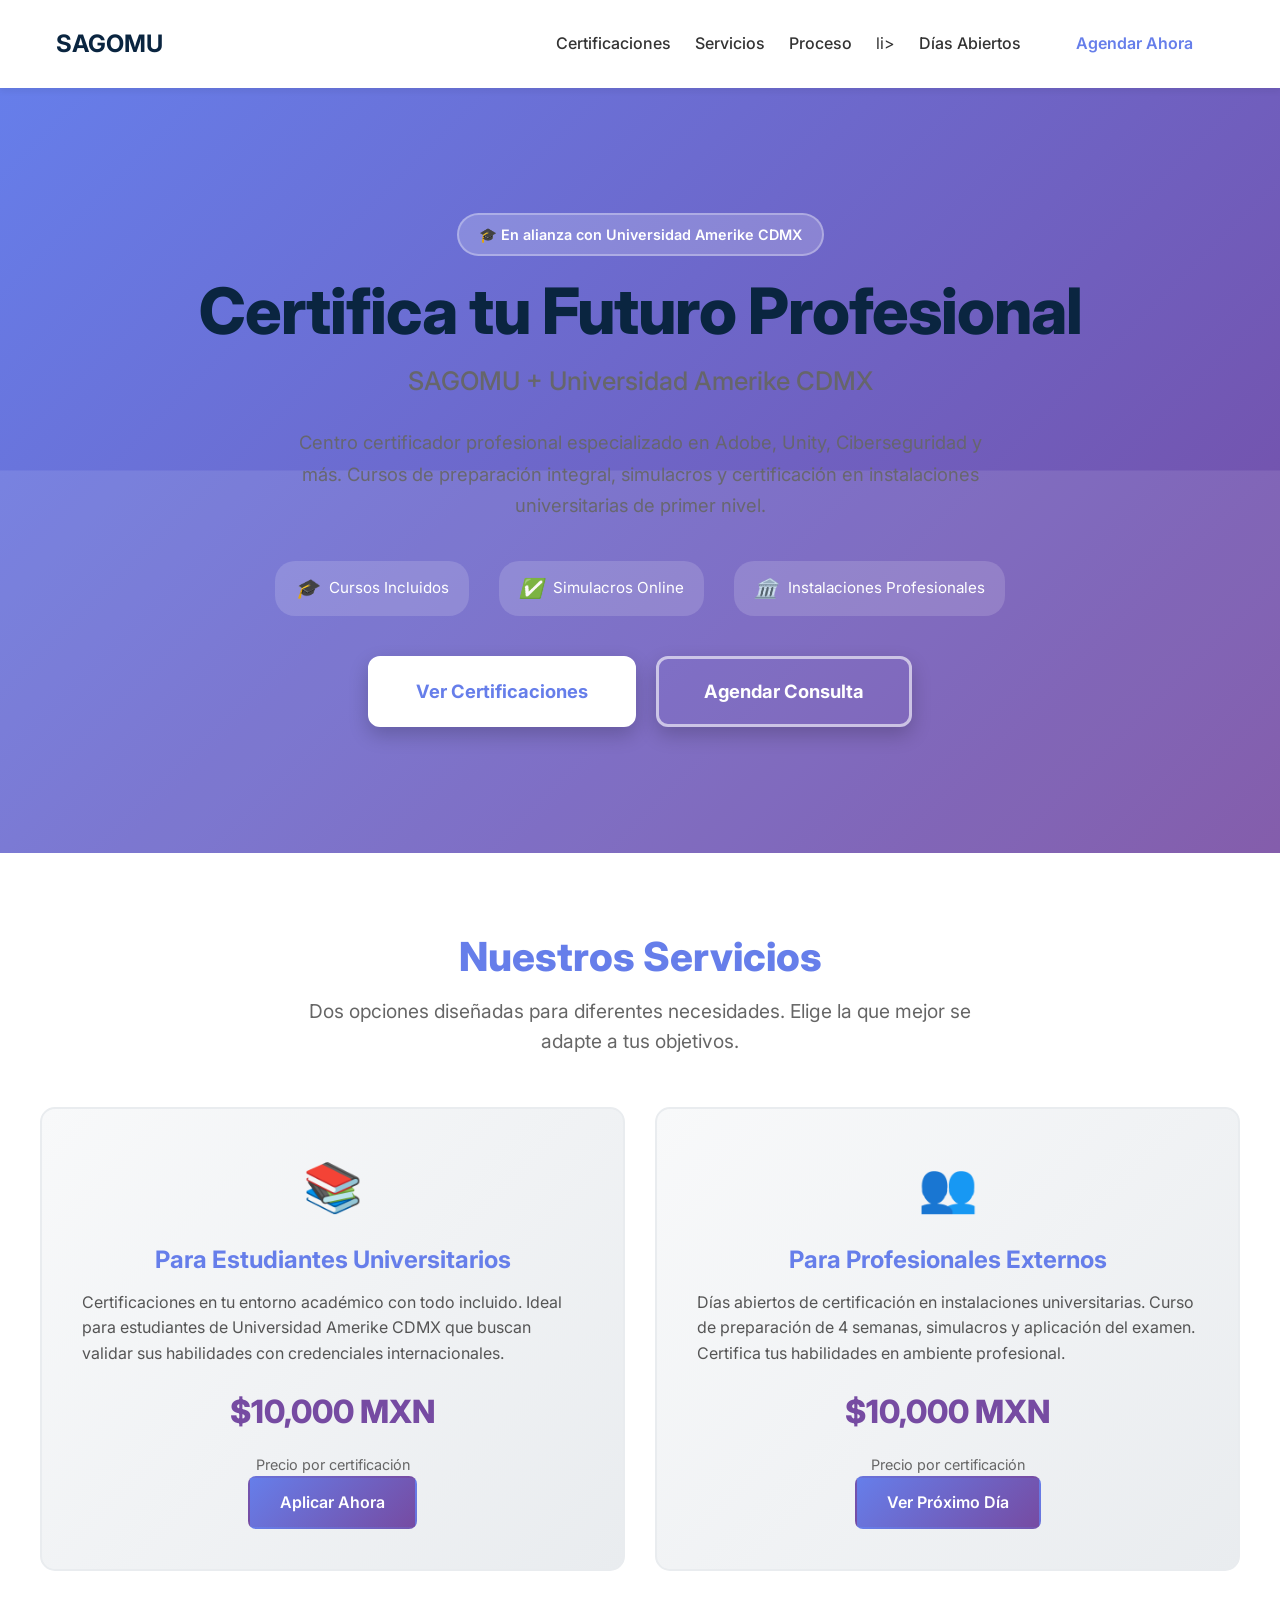
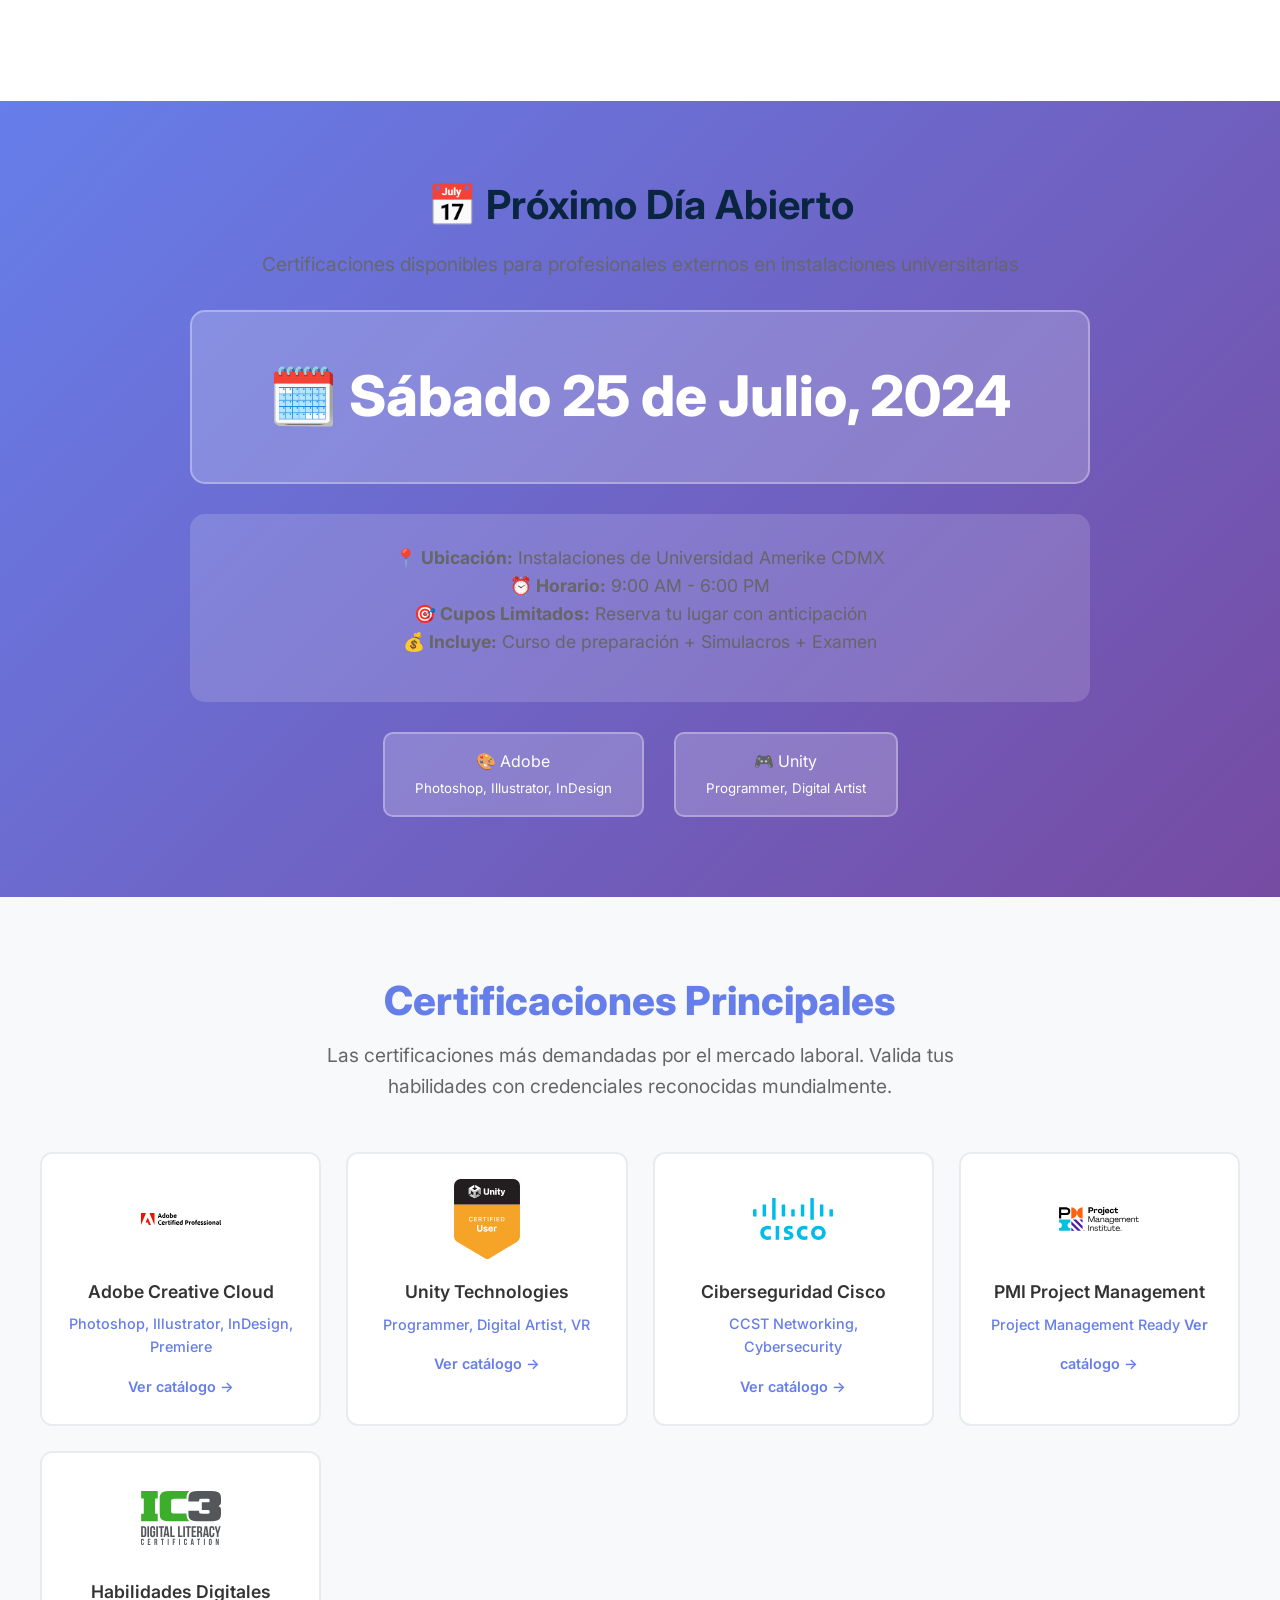
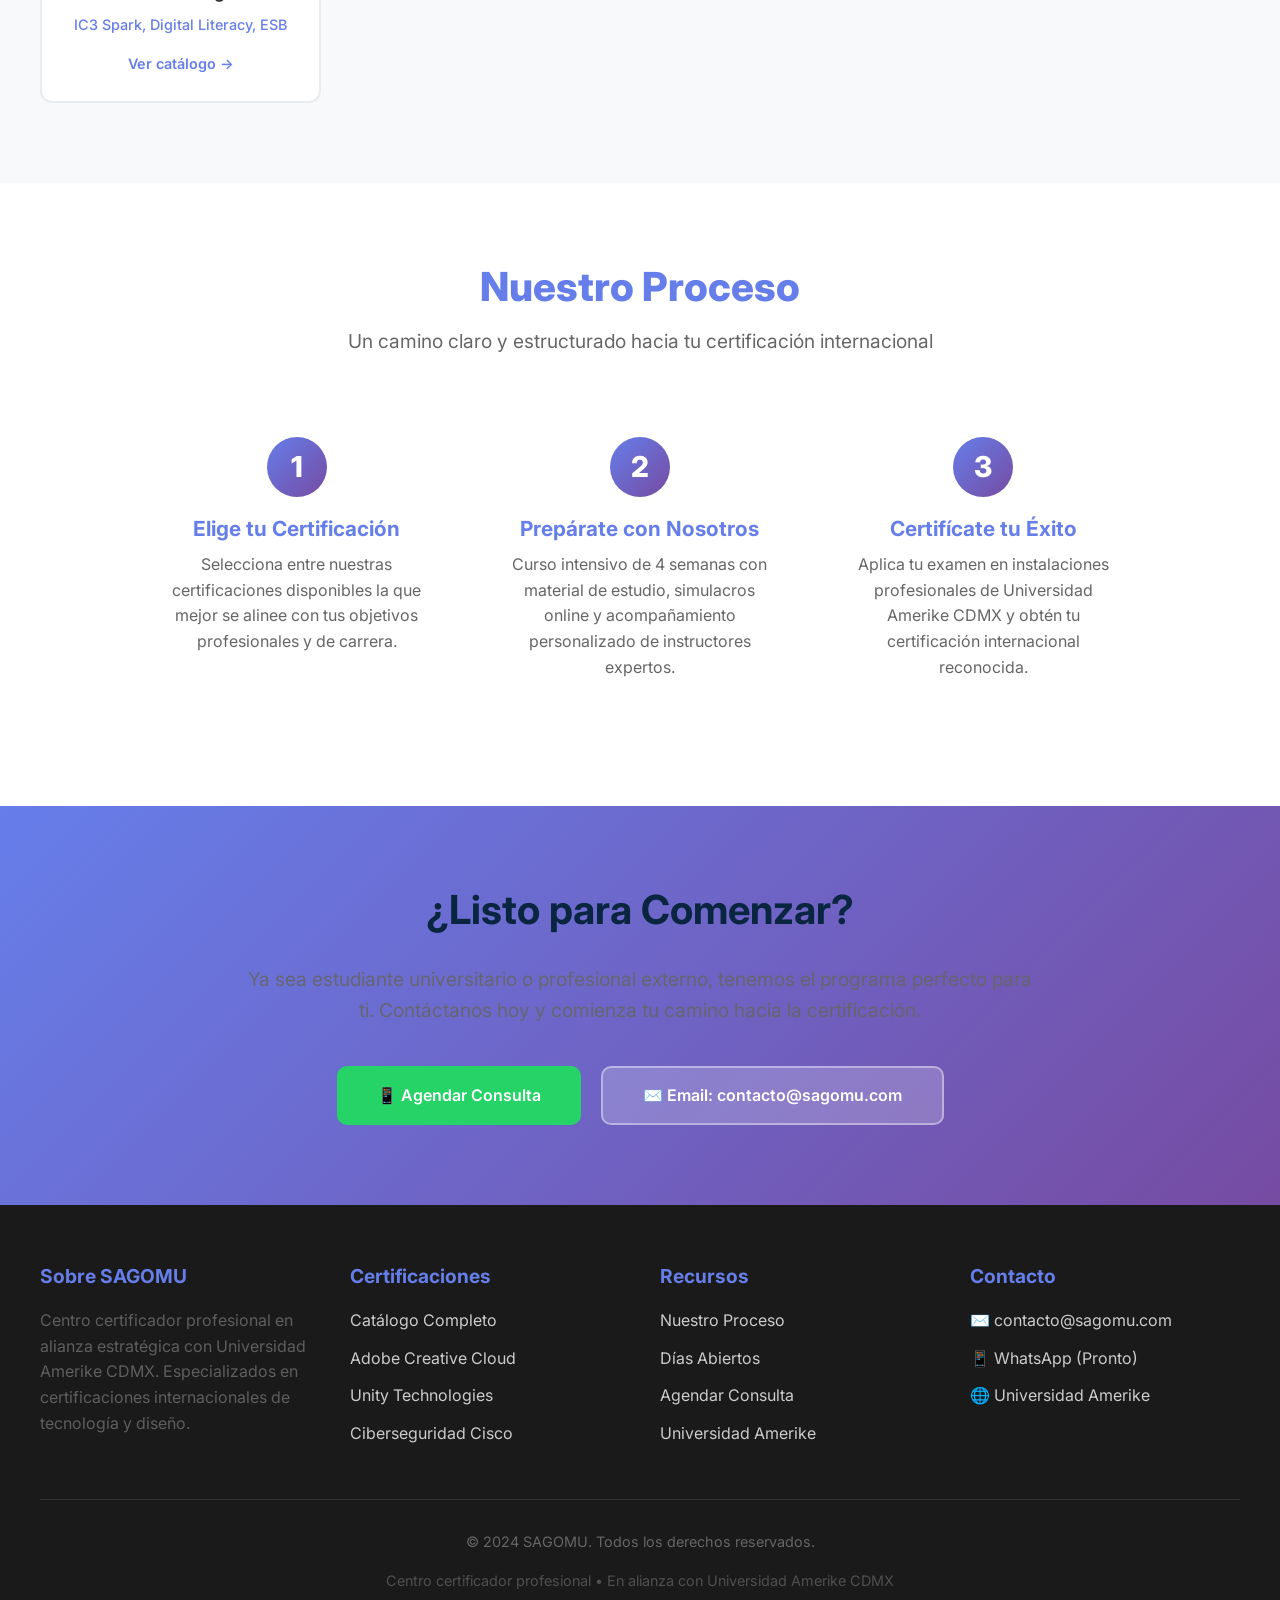
==== index.html @ d6d4d931 "Rediseño completo de página principal - Más contenido profesional" ====
<!DOCTYPE html>
<html lang="es">
<head>
    <meta charset="UTF-8">
    <meta name="viewport" content="width=device-width, initial-scale=1.0">
    <meta name="description" content="SAGOMU - Centro Certificador Profesional en alianza con Universidad Amerike CDMX. Certificaciones internacionales en Adobe, Unity, Ciberseguridad y más. Cursos de preparación y días abiertos.">
    <title>SAGOMU | Centro de Certificaciones Profesionales</title>

    <!-- Google Fonts -->
    <link rel="preconnect" href="https://fonts.googleapis.com">
    <link rel="preconnect" href="https://fonts.gstatic.com" crossorigin>
    <link href="https://fonts.googleapis.com/css2?family=Inter:wght@400;500;600;700;800&display=swap" rel="stylesheet">

    <!-- CSS -->
    <link rel="stylesheet" href="css/style.css">
    <style>
        /* Hero Section Mejorado */
        .hero-section {
            background: linear-gradient(135deg, #667eea 0%, #764ba2 100%);
            color: white;
            padding: 100px 20px;
            text-align: center;
            min-height: 85vh;
            display: flex;
            flex-direction: column;
            justify-content: center;
            align-items: center;
            position: relative;
            overflow: hidden;
        }

        .hero-section::before {
            content: '';
            position: absolute;
            top: 0;
            left: 0;
            right: 0;
            bottom: 0;
            background: url('data:image/svg+xml;utf8,<svg xmlns="http://www.w3.org/2000/svg" viewBox="0 0 100 100" preserveAspectRatio="none"><path fill="rgba(255,255,255,0.1)" d="M0 50 L100 50 L100 100 L0 100 Z"></path></svg>');
            animation: heroPattern 20s linear infinite;
        }

        @keyframes heroPattern {
            0% { background-position: 0 0; }
            100% { background-position: 100px 100px; }
        }

        .hero-content {
            max-width: 900px;
            animation: fadeIn 1.2s ease-in;
            position: relative;
            z-index: 1;
        }

        .hero-badge {
            background: rgba(255, 255, 255, 0.2);
            color: white;
            padding: 8px 20px;
            border-radius: 30px;
            font-size: 0.9rem;
            font-weight: 600;
            margin-bottom: 20px;
            display: inline-block;
            border: 2px solid rgba(255, 255, 255, 0.3);
            animation: slideDown 0.8s ease-out;
        }

        @keyframes slideDown {
            from { opacity: 0; transform: translateY(-20px); }
            to { opacity: 1; transform: translateY(0); }
        }

        .hero-title {
            font-size: 4rem;
            font-weight: 800;
            margin-bottom: 15px;
            line-height: 1.1;
            letter-spacing: -1px;
        }

        .hero-subtitle {
            font-size: 1.6rem;
            margin-bottom: 25px;
            opacity: 0.95;
            font-weight: 500;
        }

        .hero-description {
            font-size: 1.15rem;
            margin-bottom: 40px;
            line-height: 1.7;
            opacity: 0.9;
            max-width: 700px;
            margin-left: auto;
            margin-right: auto;
        }

        .hero-features {
            display: flex;
            gap: 30px;
            justify-content: center;
            flex-wrap: wrap;
            margin-bottom: 40px;
        }

        .hero-feature {
            display: flex;
            align-items: center;
            gap: 10px;
            padding: 12px 20px;
            background: rgba(255, 255, 255, 0.15);
            border-radius: 20px;
            font-size: 0.95rem;
            animation: fadeIn 1.4s ease-out;
        }

        @keyframes fadeIn {
            from { opacity: 0; }
            to { opacity: 1; }
        }

        .hero-feature i {
            font-size: 1.2rem;
        }

        /* CTA Buttons */
        .cta-buttons {
            display: flex;
            gap: 20px;
            justify-content: center;
            flex-wrap: wrap;
        }

        .btn-hero {
            padding: 18px 45px;
            font-size: 1.15rem;
            border-radius: 12px;
            text-decoration: none;
            font-weight: 700;
            transition: all 0.4s ease;
            box-shadow: 0 8px 20px rgba(0, 0, 0, 0.2);
        }

        .btn-primary {
            background: white;
            color: #667eea;
            border: 3px solid white;
        }

        .btn-primary:hover {
            background: transparent;
            color: white;
            transform: translateY(-4px);
            box-shadow: 0 12px 25px rgba(0, 0, 0, 0.3);
        }

        .btn-secondary {
            background: transparent;
            color: white;
            border: 3px solid rgba(255, 255, 255, 0.6);
        }

        .btn-secondary:hover {
            background: rgba(255, 255, 255, 0.2);
            color: white;
            transform: translateY(-4px);
        }

        /* Services Section */
        .services-section {
            padding: 80px 20px;
            background: white;
        }

        .services-container {
            max-width: 1200px;
            margin: 0 auto;
        }

        .section-title {
            text-align: center;
            font-size: 2.5rem;
            color: #667eea;
            font-weight: 800;
            margin-bottom: 15px;
        }

        .section-subtitle {
            text-align: center;
            font-size: 1.2rem;
            color: #666;
            margin-bottom: 50px;
            max-width: 700px;
            margin-left: auto;
            margin-right: auto;
        }

        .services-grid {
            display: grid;
            grid-template-columns: repeat(auto-fit, minmax(400px, 1fr));
            gap: 30px;
            margin-bottom: 50px;
        }

        .service-card {
            background: linear-gradient(135deg, #f8f9fa 0%, #e9ecef 100%);
            border-radius: 15px;
            padding: 40px;
            transition: all 0.3s ease;
            border: 2px solid #e9ecef;
        }

        .service-card:hover {
            transform: translateY(-8px);
            box-shadow: 0 15px 30px rgba(102, 126, 234, 0.15);
            border-color: #667eea;
        }

        .service-icon {
            font-size: 3rem;
            margin-bottom: 20px;
            text-align: center;
        }

        .service-title {
            font-size: 1.5rem;
            color: #667eea;
            font-weight: 700;
            margin-bottom: 15px;
            text-align: center;
        }

        .service-description {
            color: #555;
            font-size: 1rem;
            line-height: 1.6;
            margin-bottom: 20px;
        }

        .service-price {
            text-align: center;
            font-size: 2rem;
            font-weight: 800;
            color: #764ba2;
            margin-bottom: 15px;
        }

        .service-price-label {
            text-align: center;
            font-size: 0.9rem;
            color: #666;
            margin-bottom: 0;
        }

        .service-cta {
            text-align: center;
        }

        .service-cta .btn {
            display: inline-block;
            padding: 12px 30px;
            background: linear-gradient(135deg, #667eea, #764ba2);
            color: white;
            text-decoration: none;
            border-radius: 8px;
            font-weight: 600;
            transition: all 0.3s ease;
        }

        .service-cta .btn:hover {
            transform: translateY(-2px);
            box-shadow: 0 8px 15px rgba(102, 126, 234, 0.3);
        }

        /* Open Days Section */
        .open-days-section {
            background: linear-gradient(135deg, #667eea 0%, #764ba2 100%);
            color: white;
            padding: 80px 20px;
            text-align: center;
        }

        .open-days-content {
            max-width: 900px;
            margin: 0 auto;
        }

        .open-days-title {
            font-size: 2.5rem;
            margin-bottom: 20px;
        }

        .open-days-date {
            font-size: 3.5rem;
            font-weight: 800;
            margin: 30px 0;
            padding: 40px;
            background: rgba(255, 255, 255, 0.2);
            border-radius: 15px;
            border: 2px solid rgba(255, 255, 255, 0.3);
        }

        .open-days-info {
            background: rgba(255, 255, 255, 0.15);
            padding: 30px;
            border-radius: 15px;
            margin-bottom: 30px;
        }

        .open-days-certifications {
            display: flex;
            gap: 30px;
            justify-content: center;
            flex-wrap: wrap;
            margin-top: 30px;
        }

        .cert-badge {
            background: rgba(255, 255, 255, 0.2);
            padding: 15px 30px;
            border-radius: 10px;
            border: 2px solid rgba(255, 255, 255, 0.3);
        }

        /* Certifications Highlight Section */
        .certs-highlight {
            padding: 80px 20px;
            background: #f8f9fa;
        }

        .certs-container {
            max-width: 1200px;
            margin: 0 auto;
        }

        .certs-grid {
            display: grid;
            grid-template-columns: repeat(auto-fit, minmax(280px, 1fr));
            gap: 25px;
        }

        .cert-card-mini {
            background: white;
            border-radius: 12px;
            padding: 25px;
            text-align: center;
            transition: all 0.3s ease;
            border: 2px solid #e9ecef;
        }

        .cert-card-mini:hover {
            transform: translateY(-5px);
            box-shadow: 0 10px 20px rgba(0, 0, 0, 0.1);
            border-color: #667eea;
        }

        .cert-logo {
            width: 80px;
            height: 80px;
            margin: 0 auto 15px;
            object-fit: contain;
        }

        .cert-name {
            font-size: 1.1rem;
            color: #333;
            font-weight: 600;
            margin-bottom: 10px;
        }

        .cert-brand {
            font-size: 0.9rem;
            color: #667eea;
            font-weight: 500;
            margin-bottom: 15px;
        }

        .cert-cta {
            color: #667eea;
            text-decoration: none;
            font-weight: 600;
            font-size: 0.9rem;
            transition: color 0.3s ease;
        }

        .cert-cta:hover {
            color: #764ba2;
        }

        /* Process Section */
        .process-section {
            padding: 80px 20px;
            background: white;
        }

        .process-steps {
            max-width: 1000px;
            margin: 0 auto;
            display: grid;
            grid-template-columns: repeat(auto-fit, minmax(300px, 1fr));
            gap: 30px;
        }

        .process-step {
            text-align: center;
            padding: 30px 20px;
        }

        .step-number {
            width: 60px;
            height: 60px;
            background: linear-gradient(135deg, #667eea, #764ba2);
            border-radius: 50%;
            display: flex;
            align-items: center;
            justify-content: center;
            font-size: 1.8rem;
            font-weight: 800;
            color: white;
            margin: 0 auto 20px;
        }

        .step-title {
            font-size: 1.3rem;
            color: #667eea;
            font-weight: 700;
            margin-bottom: 10px;
        }

        .step-description {
            color: #666;
            font-size: 1rem;
            line-height: 1.6;
        }

        /* Contact Section */
        .contact-section {
            background: linear-gradient(135deg, #667eea 0%, #764ba2 100%);
            color: white;
            padding: 80px 20px;
            text-align: center;
        }

        .contact-content {
            max-width: 800px;
            margin: 0 auto;
        }

        .contact-title {
            font-size: 2.5rem;
            margin-bottom: 30px;
        }

        .contact-description {
            font-size: 1.2rem;
            margin-bottom: 40px;
            opacity: 0.9;
        }

        .contact-buttons {
            display: flex;
            gap: 20px;
            justify-content: center;
            flex-wrap: wrap;
        }

        .contact-btn {
            padding: 15px 40px;
            border-radius: 10px;
            text-decoration: none;
            font-weight: 600;
            transition: all 0.3s ease;
            display: inline-flex;
            align-items: center;
            gap: 10px;
        }

        .contact-btn.whatsapp {
            background: #25D366;
            color: white;
        }

        .contact-btn.email {
            background: rgba(255, 255, 255, 0.2);
            color: white;
            border: 2px solid rgba(255, 255, 255, 0.4);
        }

        .contact-btn:hover {
            transform: translateY(-3px);
        }

        /* Footer */
        .main-footer {
            background: #1a1a1a;
            color: white;
            padding: 60px 20px 30px;
        }

        .footer-content {
            max-width: 1200px;
            margin: 0 auto;
        }

        .footer-grid {
            display: grid;
            grid-template-columns: repeat(auto-fit, minmax(250px, 1fr));
            gap: 40px;
            margin-bottom: 40px;
        }

        .footer-section h4 {
            color: #667eea;
            margin-bottom: 20px;
            font-size: 1.2rem;
        }

        .footer-links {
            list-style: none;
            padding: 0;
        }

        .footer-links li {
            margin-bottom: 12px;
        }

        .footer-links a {
            color: #ccc;
            text-decoration: none;
            transition: color 0.3s ease;
        }

        .footer-links a:hover {
            color: white;
        }

        .footer-bottom {
            text-align: center;
            padding-top: 30px;
            border-top: 1px solid #333;
            color: #888;
        }

        /* Responsive */
        @media (max-width: 768px) {
            .hero-title {
                font-size: 2.5rem;
            }

            .hero-subtitle {
                font-size: 1.2rem;
            }

            .hero-description {
                font-size: 1rem;
            }

            .hero-features {
                flex-direction: column;
                align-items: center;
            }

            .section-title {
                font-size: 2rem;
            }

            .services-grid {
                grid-template-columns: 1fr;
            }

            .certs-grid {
                grid-template-columns: 1fr;
            }

            .process-steps {
                grid-template-columns: 1fr;
            }

            .contact-buttons {
                flex-direction: column;
                align-items: center;
            }

            .contact-btn {
                width: 100%;
                max-width: 300px;
            }

            .open-days-certifications {
                flex-direction: column;
                align-items: center;
            }

            .cert-badge {
                width: 100%;
            }
        }
    </style>
</head>
<body>
    <!-- Header de navegación -->
    <header class="header">
        <div class="header-container">
            <div class="header-logo">
                SAGOMU
            </div>
            <div class="header-nav">
                <ul class="nav-links">
                    <li><a href="certificaciones.html" class="active">Certificaciones</a></li>
                    <li><a href="#servicios">Servicios</a></li>
                    <li><a href="#proceso">Proceso</a></li>
li><a href="#dias-abiertos">Días Abiertos</a></li>
                </ul>
                <a href="#contacto" class="btn btn-primary">Agendar Ahora</a>
                <div class="hamburger" id="hamburger">
                    <span></span>
                    <span></span>
                    <span></span>
                </div>
            </div>
        </div>
    </header>

    <!-- Hero Section -->
    <section class="hero-section">
        <div class="hero-content">
            <div class="hero-badge">🎓 En alianza con Universidad Amerike CDMX</div>
            <h1 class="hero-title">Certifica tu Futuro Profesional</h1>
            <p class="hero-subtitle">SAGOMU + Universidad Amerike CDMX</p>
            <p class="hero-description">
                Centro certificador profesional especializado en Adobe, Unity, Ciberseguridad y más.
                Cursos de preparación integral, simulacros y certificación en instalaciones universitarias de primer nivel.
            </p>

            <div class="hero-features">
                <div class="hero-feature">
                    <i>🎓</i>
                    <span>Cursos Incluidos</span>
                </div>
                <div class="hero-feature">
                    <i>✅</i>
                    <span>Simulacros Online</span>
                </div>
                <div class="hero-feature">
                    <i>🏛️</i>
                    <span>Instalaciones Profesionales</span>
                </div>
            </div>

            <div class="cta-buttons">
                <a href="certificaciones.html" class="btn-hero btn-primary">Ver Certificaciones</a>
                <a href="#contacto" class="btn-hero btn-secondary">Agendar Consulta</a>
            </div>
        </div>
    </section>

    <!-- Services Section -->
    <section class="services-section" id="servicios">
        <div class="services-container">
            <h2 class="section-title">Nuestros Servicios</h2>
            <p class="section-subtitle">
                Dos opciones diseñadas para diferentes necesidades. Elige la que mejor se adapte a tus objetivos.
            </p>

            <div class="services-grid">
                <!-- Servicio 1: Estudiantes -->
                <div class="service-card">
                    <div class="service-icon">📚</div>
                    <h3 class="service-title">Para Estudiantes Universitarios</h3>
                    <p class="service-description">
                        Certificaciones en tu entorno académico con todo incluido. Ideal para estudiantes de
                        Universidad Amerike CDMX que buscan validar sus habilidades con credenciales internacionales.
                    </p>
                    <p class="service-price">$10,000 MXN</p>
                    <p class="service-price-label">Precio por certificación</p>
                    <div class="service-cta">
                        <a href="agendar.html?tipo=universidad" class="btn">Aplicar Ahora</a>
                    </div>
                </div>

                <!-- Servicio 2: Profesionales -->
                <div class="service-card">
                    <div class="service-icon">👥</div>
                    <h3 class="service-title">Para Profesionales Externos</h3>
                    <p class="service-description">
                        Días abiertos de certificación en instalaciones universitarias. Curso de preparación de 4 semanas,
                        simulacros y aplicación del examen. Certifica tus habilidades en ambiente profesional.
                    </p>
                    <p class="service-price">$10,000 MXN</p>
                    <p class="service-price-label">Precio por certificación</p>
                    <div class="service-cta">
                        <a href="#dias-abiertos" class="btn">Ver Próximo Día</a>
                    </div>
                </div>
            </div>
        </div>
    </section>

    <!-- Open Days Section -->
    <section class="open-days-section" id="dias-abiertos">
        <div class="open-days-content">
            <h2 class="open-days-title">📅 Próximo Día Abierto</h2>
            <p style="font-size: 1.2rem; margin-bottom: 30px; opacity: 0.9;">
                Certificaciones disponibles para profesionales externos en instalaciones universitarias
            </p>

            <div class="open-days-date">
                🗓️ Sábado 25 de Julio, 2024
            </div>

            <div class="open-days-info">
                <p style="font-size: 1.1rem; line-height: 1.6;">
                    <strong>📍 Ubicación:</strong> Instalaciones de Universidad Amerike CDMX<br>
                    <strong>⏰ Horario:</strong> 9:00 AM - 6:00 PM<br>
                    <strong>🎯 Cupos Limitados:</strong> Reserva tu lugar con anticipación<br>
                    <strong>💰 Incluye:</strong> Curso de preparación + Simulacros + Examen
                </p>
            </div>

            <div class="open-days-certifications">
                <div class="cert-badge">
                    <div>🎨 Adobe</div>
                    <small>Photoshop, Illustrator, InDesign</small>
                </div>
                <div class="cert-badge">
                    <div>🎮 Unity</div>
                    <small>Programmer, Digital Artist</small>
                </div>
            </div>
        </div>
    </section>

    <!-- Certifications Highlight Section -->
    <section class="certs-highlight" id="certificaciones">
        <div class="certs-container">
            <h2 class="section-title">Certificaciones Principales</h2>
            <p class="section-subtitle">
                Las certificaciones más demandadas por el mercado laboral. Valida tus habilidades con credenciales reconocidas mundialmente.
            </p>

            <div class="certs-grid">
                <!-- Adobe -->
                <div class="cert-card-mini">
                    <img src="assets/logos/Adobe_Certified_Professional_badge.svg" alt="Adobe" class="cert-logo">
                    <h4 class="cert-name">Adobe Creative Cloud</h4>
                    <p class="cert-brand">Photoshop, Illustrator, InDesign, Premiere</p>
                    <a href="certificaciones.html?categoria=diseno-creatividad" class="cert-cta">Ver catálogo →</a>
                </div>

                <!-- Unity -->
                <div class="cert-card-mini">
                    <img src="assets/logos/unity.svg" alt="Unity" class="cert-logo">
                    <h4 class="cert-name">Unity Technologies</h4>
                    <p class="cert-brand">Programmer, Digital Artist, VR</p>
                    <a href="certificaciones.html?categoria=tecnologias-informacion" class="cert-cta">Ver catálogo →</a>
                </div>

                <!-- Ciberseguridad -->
                <div class="cert-card-mini">
                    <img src="assets/logos/cisco.svg" alt="Cisco" class="cert-logo">
                    <h4 class="cert-name">Ciberseguridad Cisco</h4>
                    <p class="cert-brand">CCST Networking, Cybersecurity</p>
                    <a href="certificaciones.html?categoria=tecnologias-informacion" class="cert-cta">Ver catálogo →</a>
                </div>

                <!-- PMI -->
                <div class="cert-card-mini">
                    <img src="assets/logos/pmi.svg" alt="PMI" class="cert-logo">
                    <h4 class="cert-name">PMI Project Management</h4>
                    <p class="cert-brand">Project Management Ready</p>
                    <a href="certificaciones.html?categoria=negocios-habilidades-blandas" class="cert-cta">Ver catálogo →</a>
                </div>

                <!-- Habilidades -->
                <div class="cert-card-mini">
                    <img src="assets/logos/ic3.svg" alt="IC3" class="cert-logo">
                    <h4 class="cert-name">Habilidades Digitales</h4>
                    <p class="cert-brand">IC3 Spark, Digital Literacy, ESB</p>
                    <a href="certificaciones.html?categoria=habilidades-digitales" class="cert-cta">Ver catálogo →</a>
                </div>
            </div>
        </div>
    </section>

    <!-- Process Section -->
    <section class="process-section" id="proceso">
        <div class="services-container">
            <h2 class="section-title">Nuestro Proceso</h2>
            <p class="section-subtitle">
                Un camino claro y estructurado hacia tu certificación internacional
            </p>

            <div class="process-steps">
                <div class="process-step">
                    <div class="step-number">1</div>
                    <h3 class="step-title">Elige tu Certificación</h3>
                    <p class="step-description">
                        Selecciona entre nuestras certificaciones disponibles la que mejor se alinee con tus objetivos profesionales y de carrera.
                    </p>
                </div>

                <div class="process-step">
                    <div class="step-number">2</div>
                    <h3 class="step-title">Prepárate con Nosotros</h3>
                    <p class="step-description">
                        Curso intensivo de 4 semanas con material de estudio, simulacros online y acompañamiento personalizado de instructores expertos.
                    </p>
                </div>

                <div class="process-step">
                    <div class="step-number">3</div>
                    <h3 class="step-title">Certifícate tu Éxito</h3>
                    <p class="step-description">
                        Aplica tu examen en instalaciones profesionales de Universidad Amerike CDMX y obtén tu certificación internacional reconocida.
                    </p>
                </div>
            </div>
        </div>
    </section>

    <!-- Contact Section -->
    <section class="contact-section" id="contacto">
        <div class="contact-content">
            <h2 class="contact-title">¿Listo para Comenzar?</h2>
            <p class="contact-description">
                Ya sea estudiante universitario o profesional externo, tenemos el programa perfecto para ti.
                Contáctanos hoy y comienza tu camino hacia la certificación.
            </p>

            <div class="contact-buttons">
                <a href="agendar.html" class="contact-btn whatsapp">
                    📱 Agendar Consulta
                </a>
                <a href="mailto:contacto@sagomu.com" class="contact-btn email">
                    ✉️ Email: contacto@sagomu.com
                </a>
            </div>
        </div>
    </section>

    <!-- Footer -->
    <footer class="main-footer">
        <div class="footer-content">
            <div class="footer-grid">
                <div class="footer-section">
                    <h4>Sobre SAGOMU</h4>
                    <p style="opacity: 0.9;">
                        Centro certificador profesional en alianza estratégica con Universidad Amerike CDMX.
                        Especializados en certificaciones internacionales de tecnología y diseño.
                    </p>
                </div>

                <div class="footer-section">
                    <h4>Certificaciones</h4>
                    <ul class="footer-links">
                        <li><a href="certificaciones.html">Catálogo Completo</a></li>
                        <li><a href="certificaciones.html?categoria=diseno-creatividad">Adobe Creative Cloud</a></li>
                        <li><a href="certificaciones.html?categoria=tecnologias-informacion">Unity Technologies</a></li>
                        <li><a href="certificaciones.html?categoria=tecnologias-informacion">Ciberseguridad Cisco</a></li>
                    </ul>
                </div>

                <div class="footer-section">
                    <h4>Recursos</h4>
                    <ul class="footer-links">
                        <li><a href="#proceso">Nuestro Proceso</a></li>
                        <li><a href="#dias-abiertos">Días Abiertos</a></li>
                        <li><a href="agendar.html">Agendar Consulta</a></li>
                        <li><a href="https://universidadamerike.edu.mx/" target="_blank">Universidad Amerike</a></li>
                    </ul>
                </div>

                <div class="footer-section">
                    <h4>Contacto</h4>
                    <ul class="footer-links">
                        <li><a href="mailto:contacto@sagomu.com">✉️ contacto@sagomu.com</a></li>
                        <li><a href="https://wa.me/521234567890" target="_blank">📱 WhatsApp (Pronto)</a></li>
                        <li><a href="https://universidadamerike.edu.mx/" target="_blank">🌐 Universidad Amerike</a></li>
                    </ul>
                </div>
            </div>

            <div class="footer-bottom">
                <p>© 2024 SAGOMU. Todos los derechos reservados.</p>
                <p style="opacity: 0.7; margin-top: 10px;">
                    Centro certificador profesional • En alianza con Universidad Amerike CDMX
                </p>
            </div>
        </div>
    </footer>

    <!-- JavaScript -->
    <script src="js/main.js"></script>
</body>
</html>
---- css/style.css ----
/* ==========================================
   SAGOMU - Design System & Estilos Globales
   ========================================== */

/* --- Variables CSS (Design System) --- */
:root {
    /* Paleta de Colores */
    --color-primario: #0A2540;      /* Azul marino corporativo */
    --color-secundario: #1E88E5;    /* Azul brillante */
    --color-acento: #FF6F00;         /* Naranja/Ámbar - CTA */
    --color-fondo: #F8F9FA;          /* Gris muy claro */
    --color-blanco: #FFFFFF;         /* Blanco */
    --color-texto: #333333;          /* Gris oscuro */
    --color-texto-claro: #666666;   /* Gris medio */

    /* Sombras */
    --sombra-suave: 0 4px 6px rgba(0, 0, 0, 0.05);
    --sombra-hover: 0 10px 15px rgba(0, 0, 0, 0.1);

    /* Bordes */
    --borde-radio: 12px;

    /* Espaciado */
    --spacing-xs: 8px;
    --spacing-sm: 16px;
    --spacing-md: 24px;
    --spacing-lg: 32px;
    --spacing-xl: 48px;

    /* Transiciones */
    --transicion: all 0.3s ease;
}

/* --- Reset & Base --- */
* {
    margin: 0;
    padding: 0;
    box-sizing: border-box;
}

html {
    scroll-behavior: smooth;
}

body {
    font-family: 'Inter', 'Roboto', 'Segoe UI', sans-serif;
    background-color: var(--color-fondo);
    color: var(--color-texto);
    line-height: 1.6;
    font-size: 16px;
}

/* --- Tipografía --- */
h1, h2, h3, h4, h5, h6 {
    color: var(--color-primario);
    font-weight: 700;
    line-height: 1.2;
}

h1 {
    font-size: clamp(2rem, 5vw, 3rem);
}

h2 {
    font-size: clamp(1.5rem, 4vw, 2.5rem);
}

h3 {
    font-size: 1.5rem;
}

p {
    color: var(--color-texto-claro);
    margin-bottom: var(--spacing-sm);
}

a {
    text-decoration: none;
    color: var(--color-secundario);
    transition: var(--transicion);
}

a:hover {
    color: var(--color-acento);
}

/* --- Componentes UI --- */

/* Botones */
.btn {
    display: inline-block;
    padding: 12px 28px;
    border-radius: var(--borde-radio);
    font-weight: 600;
    text-align: center;
    cursor: pointer;
    transition: var(--transicion);
    border: 2px solid transparent;
    font-size: 1rem;
}

.btn-primary {
    background-color: var(--color-acento);
    color: var(--color-blanco);
}

.btn-primary:hover {
    background-color: #e65a00;
    transform: translateY(-2px);
    box-shadow: var(--sombra-hover);
}

.btn-secondary {
    background-color: var(--color-secundario);
    color: var(--color-blanco);
}

.btn-secondary:hover {
    background-color: #1565c0;
    transform: translateY(-2px);
    box-shadow: var(--sombra-hover);
}

.btn-outline {
    background-color: transparent;
    border: 2px solid var(--color-blanco);
    color: var(--color-blanco);
}

.btn-outline:hover {
    background-color: var(--color-blanco);
    color: var(--color-primario);
}

.btn-outline-secondary {
    background-color: transparent;
    border: 2px solid var(--color-secundario);
    color: var(--color-secundario);
}

.btn-outline-secondary:hover {
    background-color: var(--color-secundario);
    color: var(--color-blanco);
}

/* --- HEADER (Sticky) --- */
.header {
    position: sticky;
    top: 0;
    background-color: var(--color-blanco);
    box-shadow: var(--sombra-suave);
    z-index: 1000;
}

.header-container {
    max-width: 1200px;
    margin: 0 auto;
    padding: var(--spacing-sm);
    display: flex;
    justify-content: space-between;
    align-items: center;
}

.header-logo {
    font-size: 1.5rem;
    font-weight: 700;
    color: var(--color-primario);
}

.header-nav {
    display: flex;
    align-items: center;
    gap: var(--spacing-md);
}

.nav-links {
    display: flex;
    gap: var(--spacing-md);
    list-style: none;
}

.nav-links a {
    color: var(--color-texto);
    font-weight: 500;
}

.nav-links a:hover {
    color: var(--color-secundario);
}

/* Menú móvil (hamburger) */
.hamburger {
    display: none;
    flex-direction: column;
    gap: 4px;
    cursor: pointer;
    padding: 8px;
}

.hamburger span {
    width: 25px;
    height: 3px;
    background-color: var(--color-primario);
    border-radius: 2px;
    transition: var(--transicion);
}

/* --- HERO SECTION --- */
.hero {
    background: linear-gradient(135deg, var(--color-primario) 0%, #0d3a5c 100%);
    color: var(--color-blanco);
    padding: var(--spacing-xl) var(--spacing-sm);
    text-align: center;
}

.hero-container {
    max-width: 1200px;
    margin: 0 auto;
}

.hero h1 {
    color: var(--color-blanco);
    margin-bottom: var(--spacing-sm);
}

.hero p {
    color: rgba(255, 255, 255, 0.8);
    font-size: 1.2rem;
    max-width: 700px;
    margin: 0 auto var(--spacing-lg);
}

.hero-buttons {
    display: flex;
    gap: var(--spacing-sm);
    justify-content: center;
    flex-wrap: wrap;
}

/* --- FOOTER --- */
.footer {
    background-color: var(--color-primario);
    color: var(--color-blanco);
    padding: var(--spacing-xl) var(--spacing-sm) var(--spacing-sm);
}

.footer-container {
    max-width: 1200px;
    margin: 0 auto;
}

.footer-grid {
    display: grid;
    grid-template-columns: repeat(auto-fit, minmax(250px, 1fr));
    gap: var(--spacing-lg);
    margin-bottom: var(--spacing-lg);
}

.footer-column h3 {
    color: var(--color-blanco);
    margin-bottom: var(--spacing-sm);
    font-size: 1.2rem;
}

.footer-column p {
    color: rgba(255, 255, 255, 0.8);
}

.footer-links {
    list-style: none;
}

.footer-links li {
    margin-bottom: var(--spacing-xs);
}

.footer-links a {
    color: rgba(255, 255, 255, 0.8);
}

.footer-links a:hover {
    color: var(--color-blanco);
}

.footer-logos {
    display: flex;
    gap: var(--spacing-sm);
    flex-wrap: wrap;
}

.footer-logos img {
    height: 40px;
    opacity: 0.8;
    transition: var(--transicion);
}

.footer-logos img:hover {
    opacity: 1;
}

.footer-bottom {
    text-align: center;
    padding-top: var(--spacing-md);
    border-top: 1px solid rgba(255, 255, 255, 0.1);
    color: rgba(255, 255, 255, 0.6);
    font-size: 0.9rem;
}

/* --- PÁGINA CERTIFICACIONES --- */

/* Header de página */
.page-header {
    text-align: center;
    padding: var(--spacing-xl) var(--spacing-sm);
    background-color: var(--color-blanco);
}

.page-header h1 {
    margin-bottom: var(--spacing-xs);
}

.page-header p {
    max-width: 700px;
    margin: 0 auto;
}

/* Filtros */
.filters {
    max-width: 1200px;
    margin: var(--spacing-lg) auto var(--spacing-md);
    padding: 0 var(--spacing-sm);
    display: flex;
    gap: var(--spacing-sm);
    justify-content: center;
    flex-wrap: wrap;
}

.filter-btn {
    padding: 10px 20px;
    border-radius: 50px;
    border: 2px solid #e0e0e0;
    background-color: var(--color-blanco);
    color: var(--color-texto-claro);
    font-weight: 500;
    cursor: pointer;
    transition: var(--transicion);
}

.filter-btn:hover {
    border-color: var(--color-secundario);
    color: var(--color-secundario);
}

.filter-btn.active {
    background-color: var(--color-secundario);
    border-color: var(--color-secundario);
    color: var(--color-blanco);
}

/* Contenedor del catálogo */
.catalogo-container {
    max-width: 1200px;
    margin: 0 auto;
    padding: 0 var(--spacing-sm) var(--spacing-xl);
}

.catalogo-grid {
    display: grid;
    grid-template-columns: repeat(1, 1fr);
    gap: var(--spacing-md);
    align-items: stretch;
}

/* Tarjeta de certificación */
.cert-card {
    background-color: var(--color-blanco);
    border: 1px solid #e0e0e0;
    border-radius: var(--borde-radio);
    padding: var(--spacing-md);
    transition: var(--transicion);
    display: flex;
    flex-direction: column;
    height: 100%;
}

.cert-card:hover {
    box-shadow: var(--sombra-hover);
    transform: translateY(-5px);
}

.cert-image {
    text-align: center;
    margin-bottom: var(--spacing-sm);
    min-height: 100px;
    display: flex;
    align-items: center;
    justify-content: center;
}

.cert-image img {
    max-height: 80px;
    max-width: 100%;
    width: auto;
    height: auto;
    object-fit: contain;
}

.cert-category {
    display: inline-block;
    background-color: var(--color-fondo);
    color: var(--color-secundario);
    padding: 4px 12px;
    border-radius: 4px;
    font-size: 0.85rem;
    font-weight: 600;
    margin-bottom: var(--spacing-xs);
}

.cert-title {
    color: var(--color-primario);
    margin-bottom: var(--spacing-xs);
    font-size: 1.2rem;
    min-height: 2.8rem;
    line-height: 1.4;
}

.cert-description {
    color: var(--color-texto-claro);
    font-size: 0.95rem;
    line-height: 1.5;
    margin-bottom: var(--spacing-md);
    display: -webkit-box;
    -webkit-line-clamp: 3;
    -webkit-box-orient: vertical;
    overflow: hidden;
    flex-grow: 1;
}

.cert-brand {
    display: inline-block;
    font-size: 0.85rem;
    color: var(--color-texto-claro);
    margin-bottom: var(--spacing-sm);
    font-weight: 500;
}

.cert-buttons {
    display: flex;
    gap: var(--spacing-sm);
    margin-top: auto;
}

.cert-buttons .btn {
    flex: 1;
    padding: 10px 16px;
    font-size: 0.9rem;
}

/* Mensaje de error */
.error-message {
    text-align: center;
    padding: var(--spacing-xl);
    color: var(--color-texto-claro);
}

/* --- RESPONSIVE DESIGN --- */

/* Tablet */
@media (min-width: 768px) {
    .catalogo-grid {
        grid-template-columns: repeat(2, 1fr);
        align-items: stretch;
    }
}

/* Desktop */
@media (min-width: 1024px) {
    .nav-links {
        display: flex;
    }

    .hamburger {
        display: none;
    }

    .catalogo-grid {
        grid-template-columns: repeat(3, 1fr);
        align-items: stretch;
    }
}

/* Desktop grande */
@media (min-width: 1280px) {
    .catalogo-grid {
        grid-template-columns: repeat(4, 1fr);
        align-items: stretch;
    }
}

/* Móvil */
@media (max-width: 1023px) {
    .hamburger {
        display: flex;
    }

    .nav-links {
        display: none;
        position: absolute;
        top: 100%;
        left: 0;
        right: 0;
        background-color: var(--color-blanco);
        flex-direction: column;
        padding: var(--spacing-md);
        box-shadow: var(--sombra-suave);
    }

    .nav-links.active {
        display: flex;
    }

    .header-nav {
        position: relative;
    }
}

/* Utilidades */
.container {
    max-width: 1200px;
    margin: 0 auto;
    padding: 0 var(--spacing-sm);
}

.text-center {
    text-align: center;
}

.hidden {
    display: none;
}
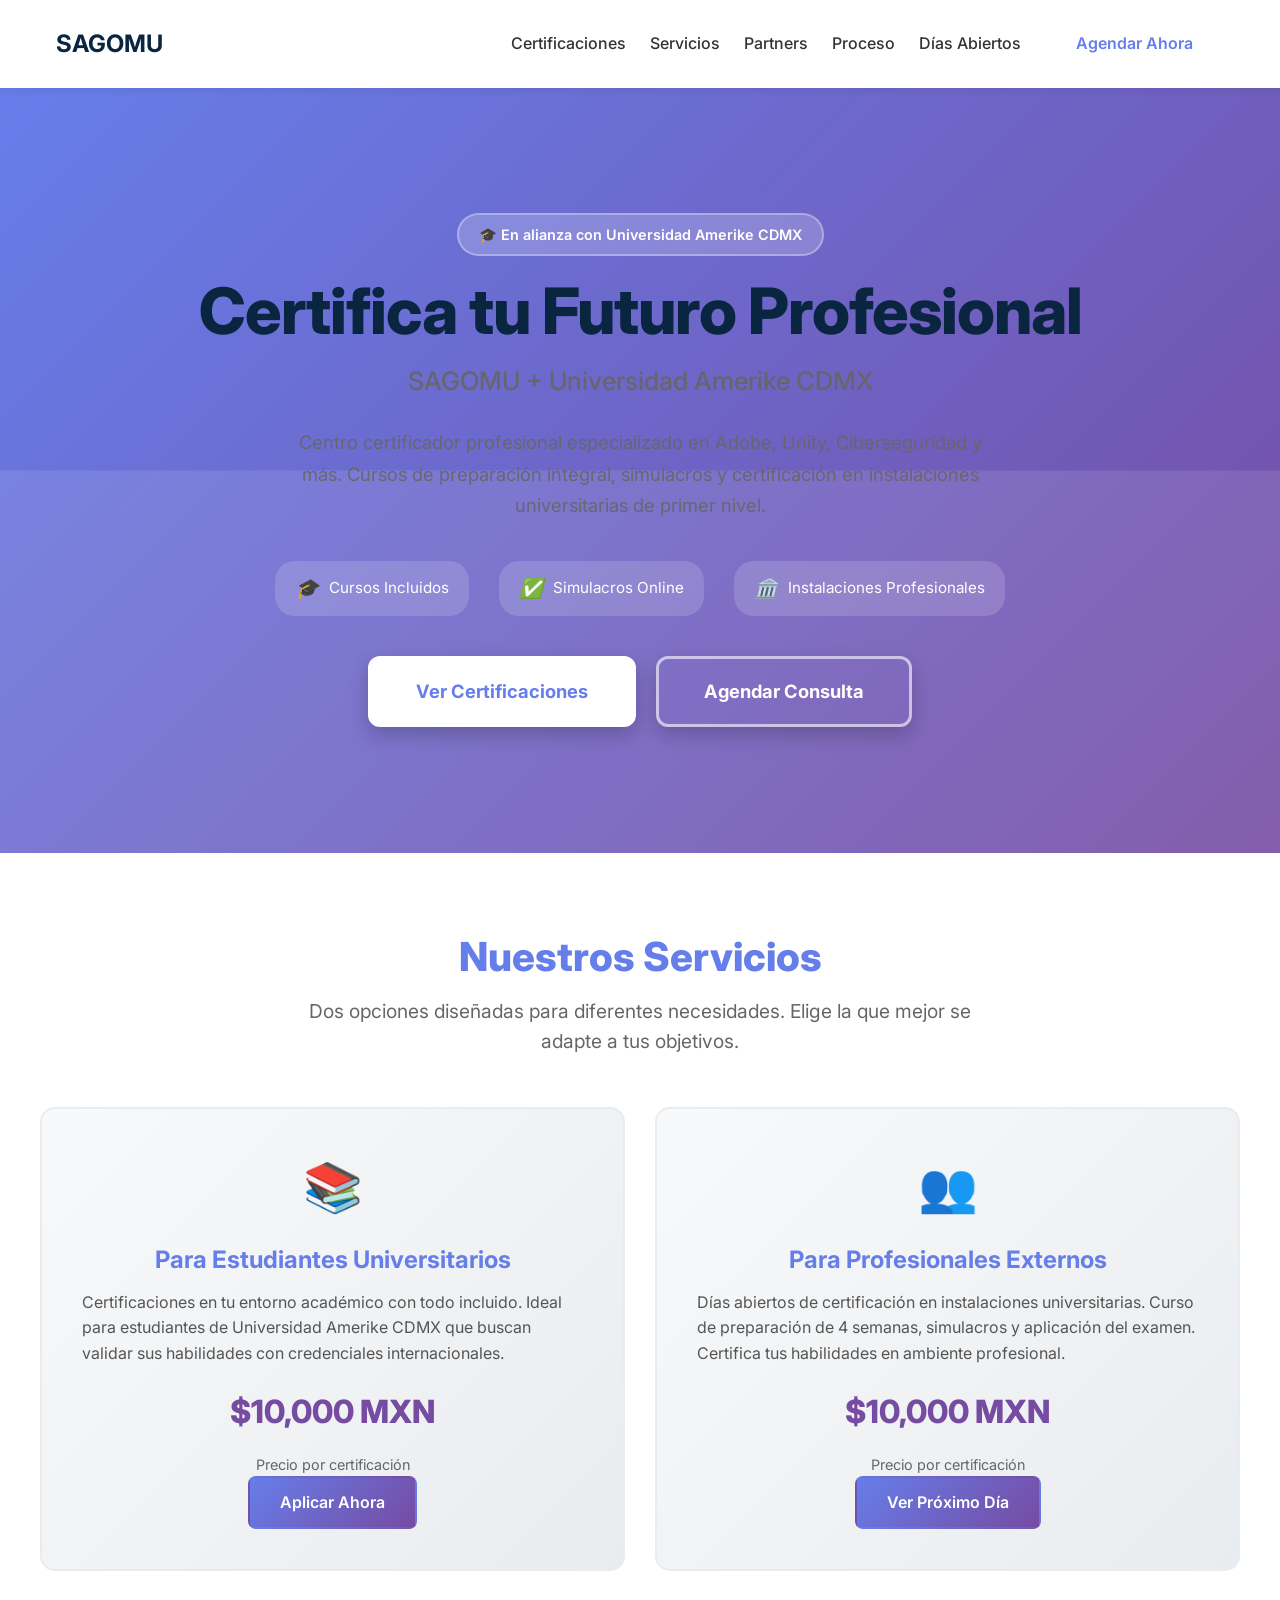
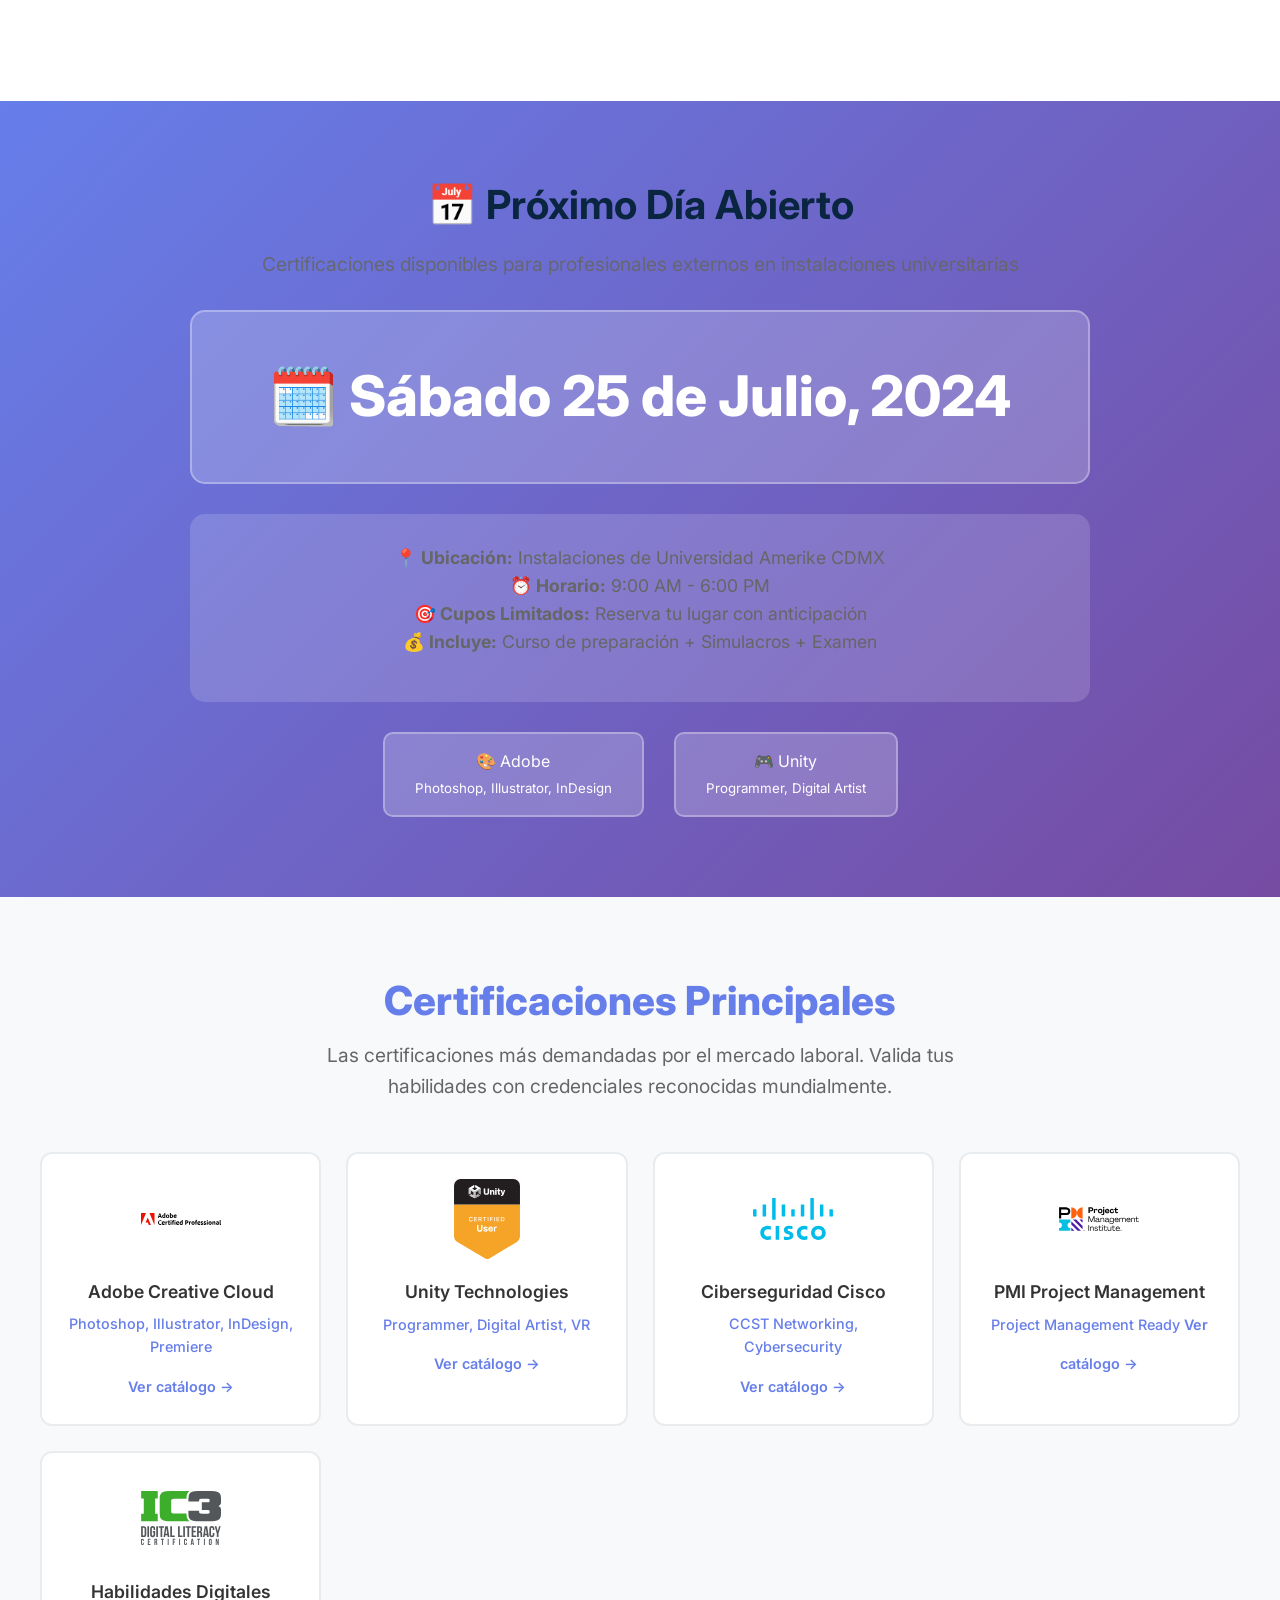
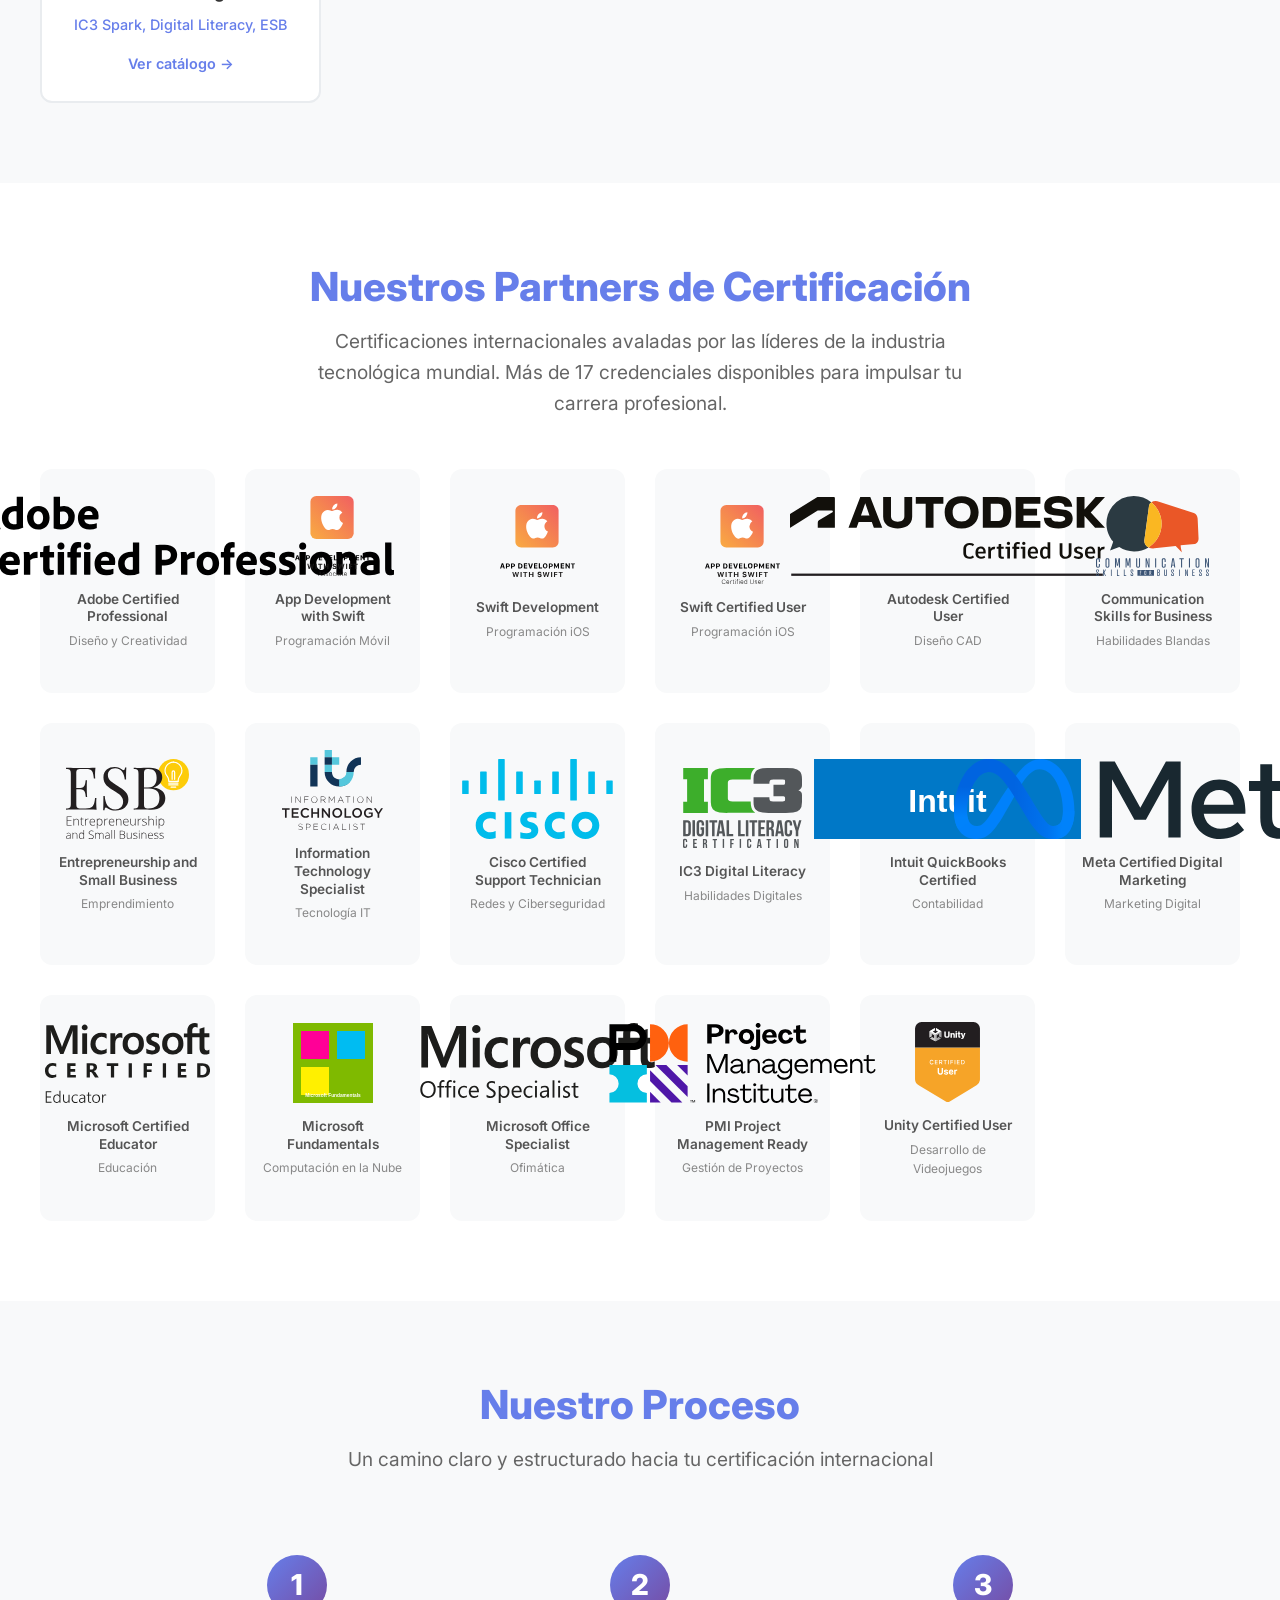
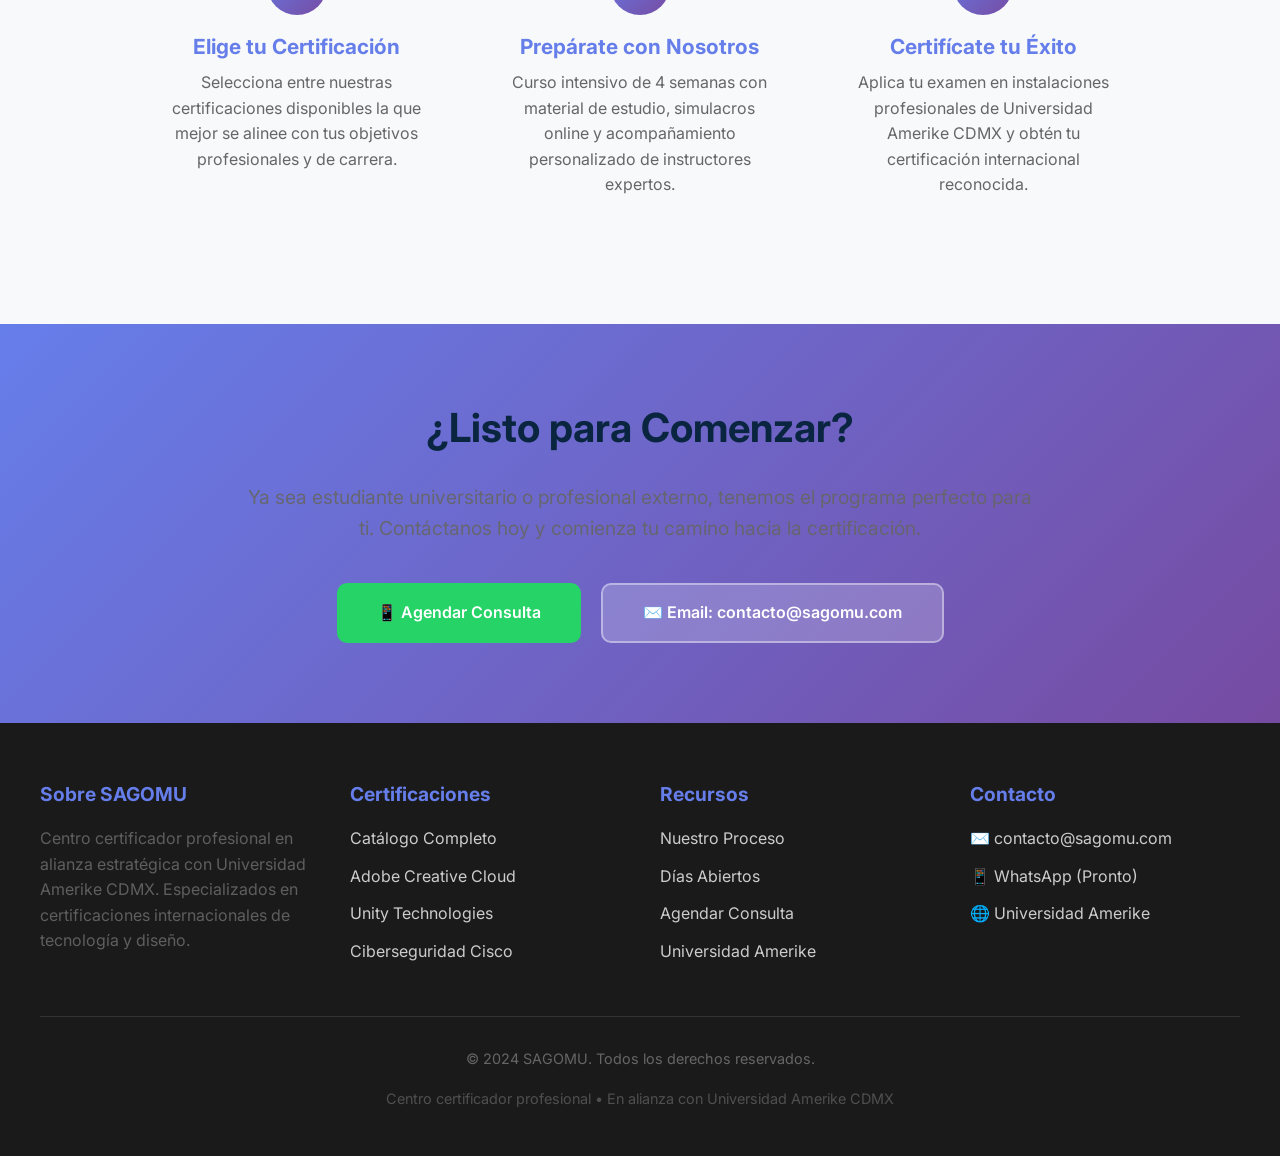
==== commit a23b5849: "Agregada sección de Partners con logos de certificaciones - Nueva sección 'Nuestros Partners de Cert" ====
--- a/index.html
+++ b/index.html
@@ -387,10 +387,75 @@
             color: #764ba2;
         }
 
+        /* Partners Logo Section */
+        .partners-section {
+            padding: 80px 20px;
+            background: white;
+        }
+
+        .partners-container {
+            max-width: 1200px;
+            margin: 0 auto;
+        }
+
+        .partners-grid {
+            display: grid;
+            grid-template-columns: repeat(auto-fit, minmax(150px, 1fr));
+            gap: 30px;
+            margin-top: 50px;
+        }
+
+        .partner-logo-item {
+            display: flex;
+            flex-direction: column;
+            align-items: center;
+            justify-content: center;
+            padding: 25px 15px;
+            background: #f8f9fa;
+            border-radius: 12px;
+            transition: all 0.3s ease;
+            border: 2px solid transparent;
+            text-align: center;
+        }
+
+        .partner-logo-item:hover {
+            transform: translateY(-8px);
+            box-shadow: 0 12px 24px rgba(102, 126, 234, 0.15);
+            border-color: #667eea;
+            background: white;
+        }
+
+        .partner-logo-img {
+            width: auto;
+            height: 80px;
+            object-fit: contain;
+            margin-bottom: 15px;
+            filter: grayscale(0%);
+            transition: all 0.3s ease;
+        }
+
+        .partner-logo-item:hover .partner-logo-img {
+            transform: scale(1.1);
+        }
+
+        .partner-name {
+            font-size: 0.85rem;
+            color: #555;
+            font-weight: 600;
+            margin: 0;
+            line-height: 1.3;
+        }
+
+        .partner-category {
+            font-size: 0.75rem;
+            color: #888;
+            margin-top: 5px;
+        }
+
         /* Process Section */
         .process-section {
             padding: 80px 20px;
-            background: white;
+            background: #f8f9fa;
         }
 
         .process-steps {
@@ -594,6 +659,27 @@
             .cert-badge {
                 width: 100%;
             }
+
+            .partners-grid {
+                grid-template-columns: repeat(2, 1fr);
+                gap: 15px;
+            }
+
+            .partner-logo-item {
+                padding: 15px 10px;
+            }
+
+            .partner-logo-img {
+                height: 60px;
+            }
+
+            .partner-name {
+                font-size: 0.75rem;
+            }
+
+            .partner-category {
+                font-size: 0.7rem;
+            }
         }
     </style>
 </head>
@@ -608,8 +694,9 @@
                 <ul class="nav-links">
                     <li><a href="certificaciones.html" class="active">Certificaciones</a></li>
                     <li><a href="#servicios">Servicios</a></li>
+                    <li><a href="#partners">Partners</a></li>
                     <li><a href="#proceso">Proceso</a></li>
-li><a href="#dias-abiertos">Días Abiertos</a></li>
+                    <li><a href="#dias-abiertos">Días Abiertos</a></li>
                 </ul>
                 <a href="#contacto" class="btn btn-primary">Agendar Ahora</a>
                 <div class="hamburger" id="hamburger">
@@ -782,6 +869,138 @@
         </div>
     </section>
 
+    <!-- Partners Logo Section -->
+    <section class="partners-section" id="partners">
+        <div class="partners-container">
+            <h2 class="section-title">Nuestros Partners de Certificación</h2>
+            <p class="section-subtitle">
+                Certificaciones internacionales avaladas por las líderes de la industria tecnológica mundial.
+                Más de 17 credenciales disponibles para impulsar tu carrera profesional.
+            </p>
+
+            <div class="partners-grid">
+                <!-- Adobe -->
+                <div class="partner-logo-item">
+                    <img src="assets/logos/Adobe_Certified_Professional_badge.svg" alt="Adobe Certified Professional" class="partner-logo-img">
+                    <h4 class="partner-name">Adobe Certified Professional</h4>
+                    <p class="partner-category">Diseño y Creatividad</p>
+                </div>
+
+                <!-- Apple Swift -->
+                <div class="partner-logo-item">
+                    <img src="assets/logos/App_Development_Swift_Associate_Badge.svg" alt="App Development with Swift" class="partner-logo-img">
+                    <h4 class="partner-name">App Development with Swift</h4>
+                    <p class="partner-category">Programación Móvil</p>
+                </div>
+
+                <!-- Apple Swift -->
+                <div class="partner-logo-item">
+                    <img src="assets/logos/App_Development_Swift_Badge.svg" alt="Swift Development" class="partner-logo-img">
+                    <h4 class="partner-name">Swift Development</h4>
+                    <p class="partner-category">Programación iOS</p>
+                </div>
+
+                <!-- Apple Swift CU -->
+                <div class="partner-logo-item">
+                    <img src="assets/logos/App_Development_Swift_CU_Badge.svg" alt="Swift Certified User" class="partner-logo-img">
+                    <h4 class="partner-name">Swift Certified User</h4>
+                    <p class="partner-category">Programación iOS</p>
+                </div>
+
+                <!-- Autodesk -->
+                <div class="partner-logo-item">
+                    <img src="assets/logos/Autodesk_certified User_logo.svg" alt="Autodesk Certified User" class="partner-logo-img">
+                    <h4 class="partner-name">Autodesk Certified User</h4>
+                    <p class="partner-category">Diseño CAD</p>
+                </div>
+
+                <!-- Communication Skills -->
+                <div class="partner-logo-item">
+                    <img src="assets/logos/Communication_Skills_for_Business_badge.svg" alt="Communication Skills for Business" class="partner-logo-img">
+                    <h4 class="partner-name">Communication Skills for Business</h4>
+                    <p class="partner-category">Habilidades Blandas</p>
+                </div>
+
+                <!-- Entrepreneurship -->
+                <div class="partner-logo-item">
+                    <img src="assets/logos/Entrepreneurship_and_Small_Business_badge.svg" alt="Entrepreneurship and Small Business" class="partner-logo-img">
+                    <h4 class="partner-name">Entrepreneurship and Small Business</h4>
+                    <p class="partner-category">Emprendimiento</p>
+                </div>
+
+                <!-- ITS -->
+                <div class="partner-logo-item">
+                    <img src="assets/logos/Information_Technology_Specialist_badge.svg" alt="Information Technology Specialist" class="partner-logo-img">
+                    <h4 class="partner-name">Information Technology Specialist</h4>
+                    <p class="partner-category">Tecnología IT</p>
+                </div>
+
+                <!-- Cisco -->
+                <div class="partner-logo-item">
+                    <img src="assets/logos/cisco.svg" alt="Cisco" class="partner-logo-img">
+                    <h4 class="partner-name">Cisco Certified Support Technician</h4>
+                    <p class="partner-category">Redes y Ciberseguridad</p>
+                </div>
+
+                <!-- IC3 -->
+                <div class="partner-logo-item">
+                    <img src="assets/logos/ic3.svg" alt="IC3 Digital Literacy" class="partner-logo-img">
+                    <h4 class="partner-name">IC3 Digital Literacy</h4>
+                    <p class="partner-category">Habilidades Digitales</p>
+                </div>
+
+                <!-- Intuit -->
+                <div class="partner-logo-item">
+                    <img src="assets/logos/intuit.svg" alt="Intuit QuickBooks" class="partner-logo-img">
+                    <h4 class="partner-name">Intuit QuickBooks Certified</h4>
+                    <p class="partner-category">Contabilidad</p>
+                </div>
+
+                <!-- Meta -->
+                <div class="partner-logo-item">
+                    <img src="assets/logos/meta.svg" alt="Meta" class="partner-logo-img">
+                    <h4 class="partner-name">Meta Certified Digital Marketing</h4>
+                    <p class="partner-category">Marketing Digital</p>
+                </div>
+
+                <!-- Microsoft Educator -->
+                <div class="partner-logo-item">
+                    <img src="assets/logos/microsoft_certified_educator_badge.svg" alt="Microsoft Certified Educator" class="partner-logo-img">
+                    <h4 class="partner-name">Microsoft Certified Educator</h4>
+                    <p class="partner-category">Educación</p>
+                </div>
+
+                <!-- Microsoft Fundamentals -->
+                <div class="partner-logo-item">
+                    <img src="assets/logos/microsoft_fundamentals_badge.svg" alt="Microsoft Fundamentals" class="partner-logo-img">
+                    <h4 class="partner-name">Microsoft Fundamentals</h4>
+                    <p class="partner-category">Computación en la Nube</p>
+                </div>
+
+                <!-- Microsoft MOS -->
+                <div class="partner-logo-item">
+                    <img src="assets/logos/microsoft_office_specialist_badge.svg" alt="Microsoft Office Specialist" class="partner-logo-img">
+                    <h4 class="partner-name">Microsoft Office Specialist</h4>
+                    <p class="partner-category">Ofimática</p>
+                </div>
+
+                <!-- PMI -->
+                <div class="partner-logo-item">
+                    <img src="assets/logos/pmi.svg" alt="PMI" class="partner-logo-img">
+                    <h4 class="partner-name">PMI Project Management Ready</h4>
+                    <p class="partner-category">Gestión de Proyectos</p>
+                </div>
+
+                <!-- Unity -->
+                <div class="partner-logo-item">
+                    <img src="assets/logos/unity.svg" alt="Unity" class="partner-logo-img">
+                    <h4 class="partner-name">Unity Certified User</h4>
+                    <p class="partner-category">Desarrollo de Videojuegos</p>
+                </div>
+            </div>
+        </div>
+    </section>
+
     <!-- Process Section -->
     <section class="process-section" id="proceso">
         <div class="services-container">
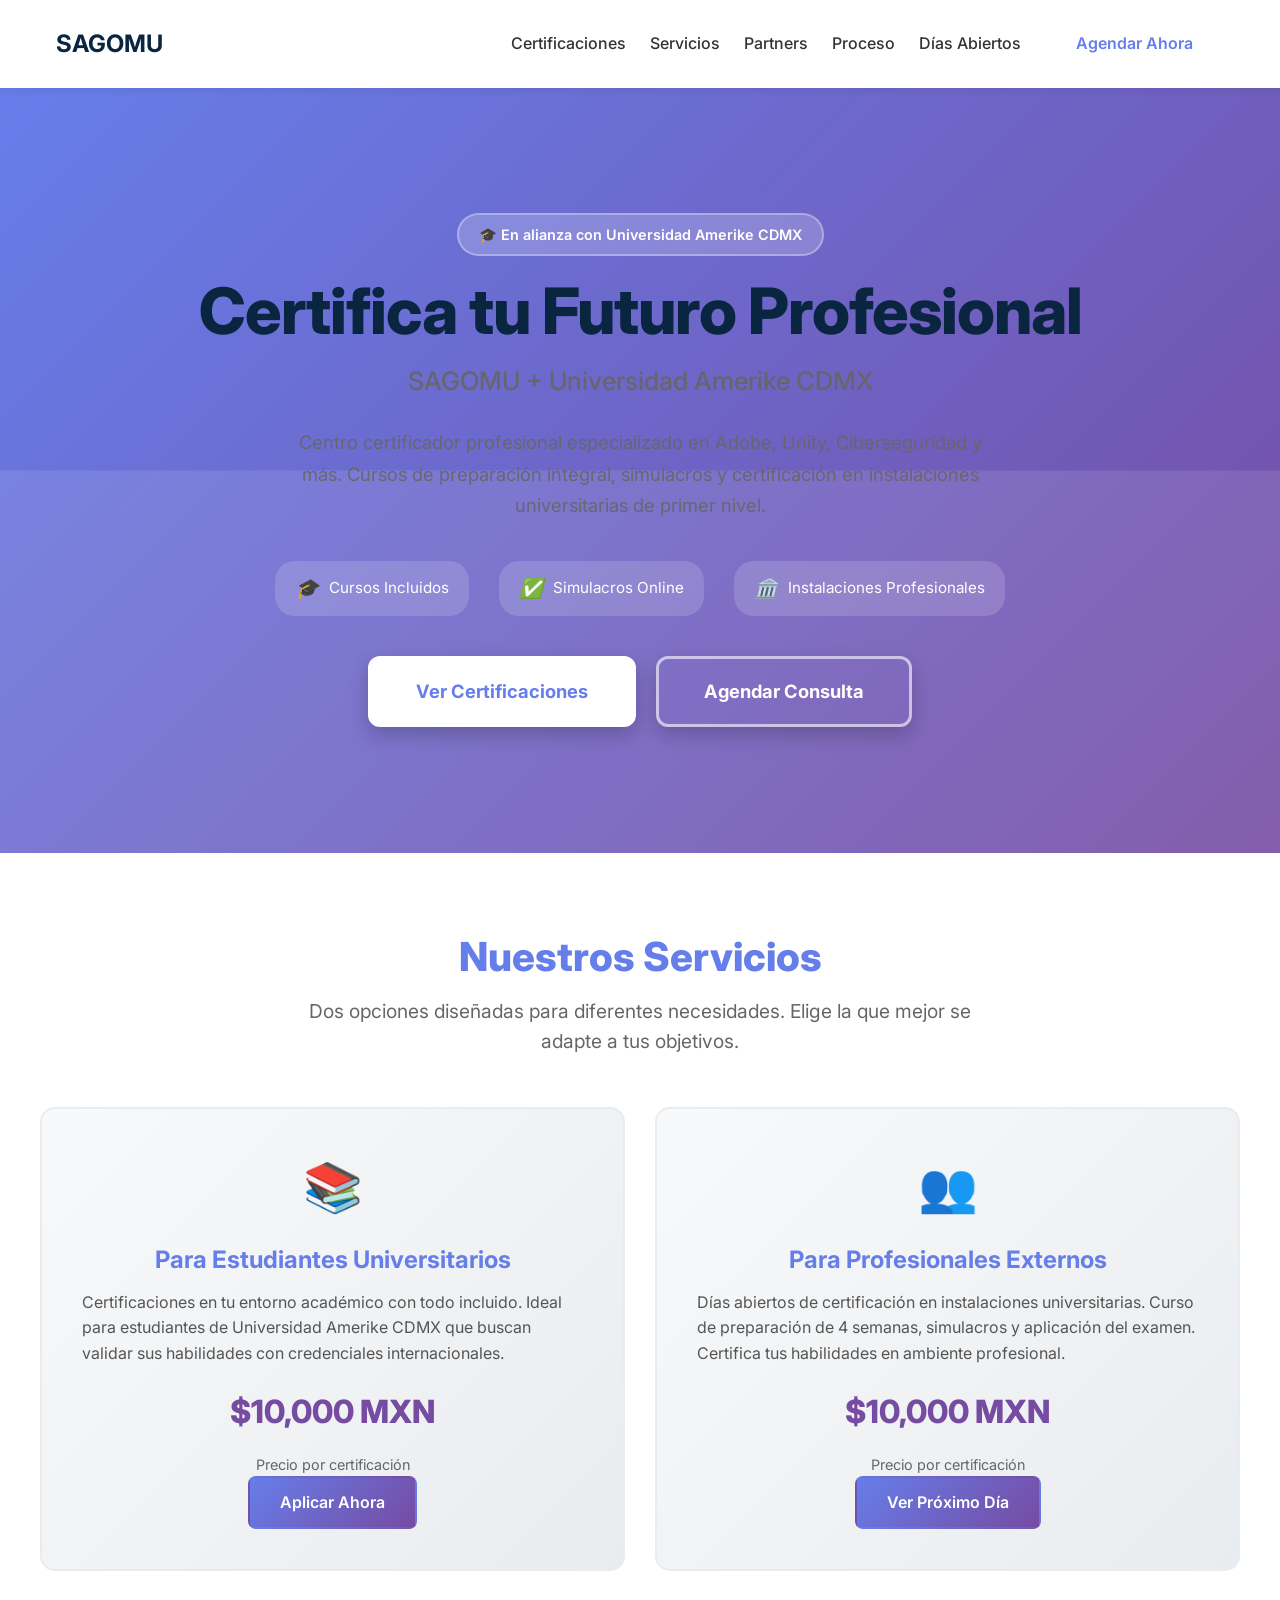
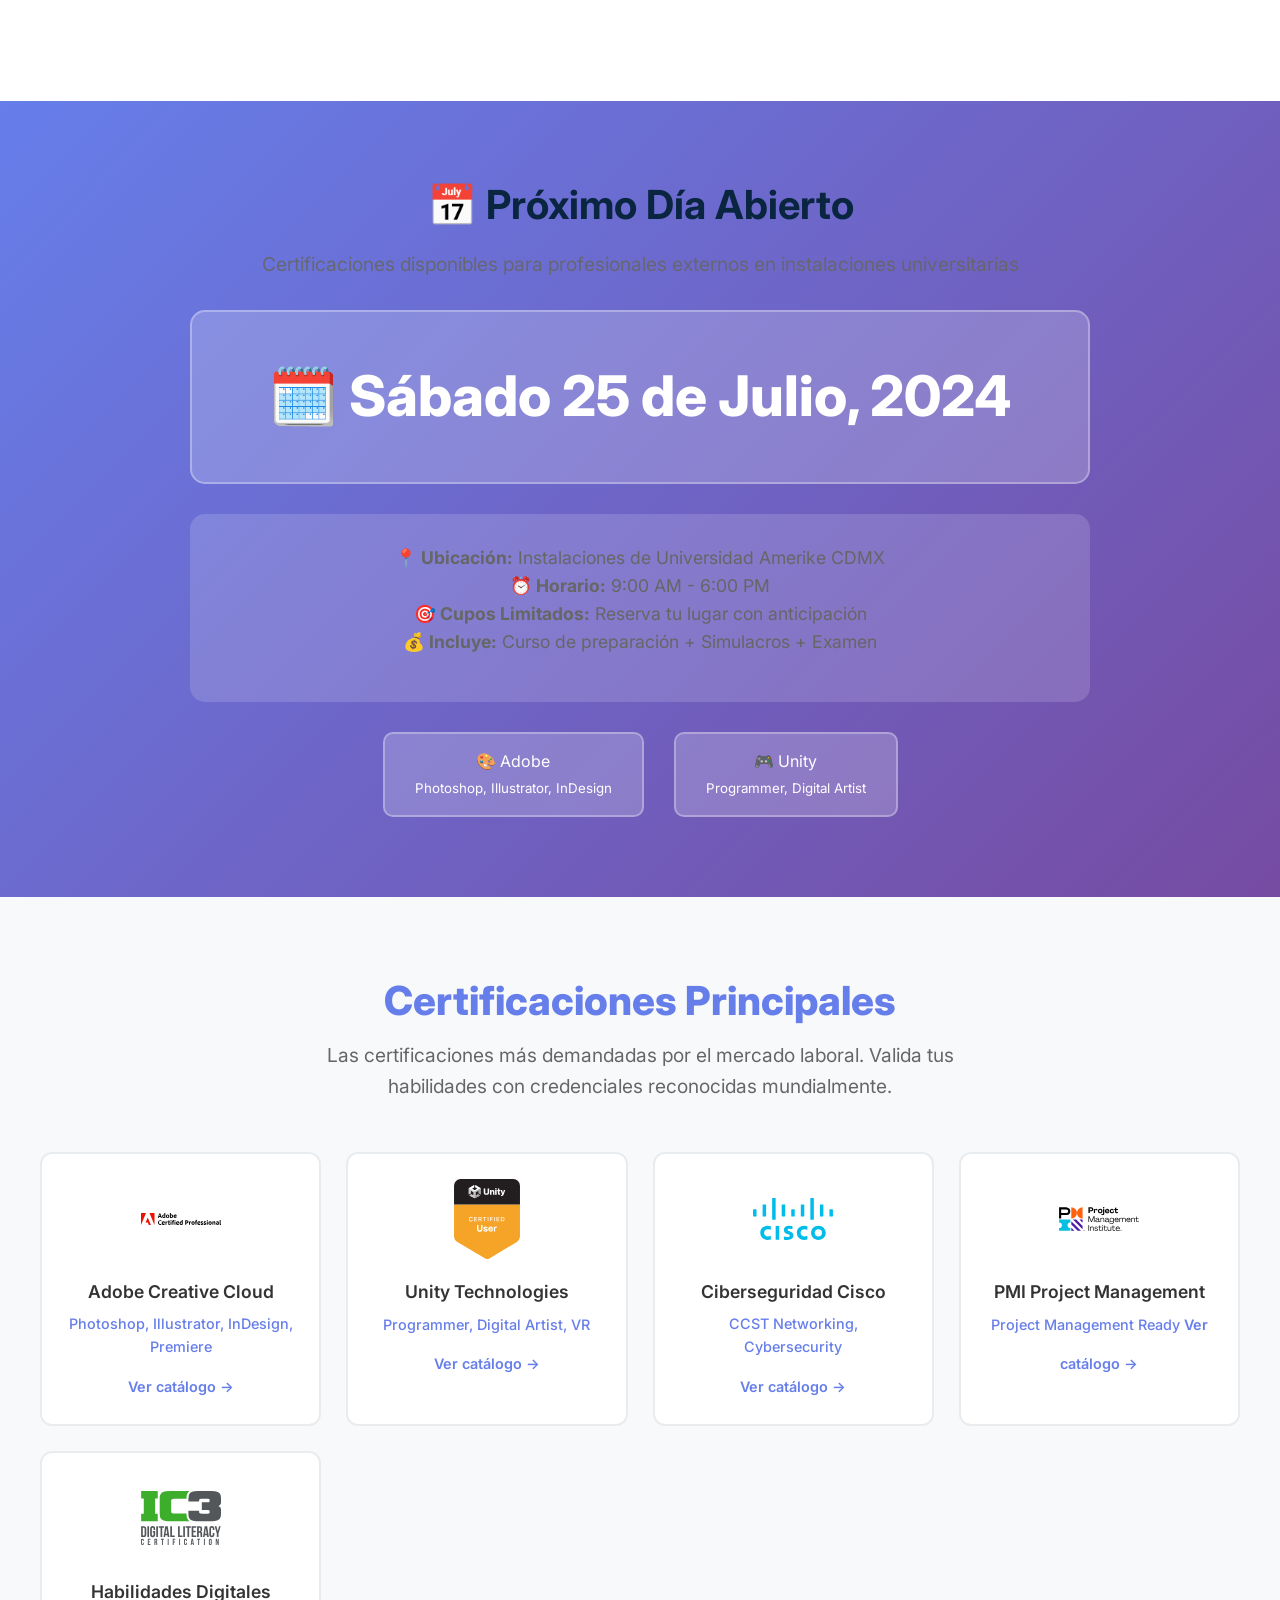
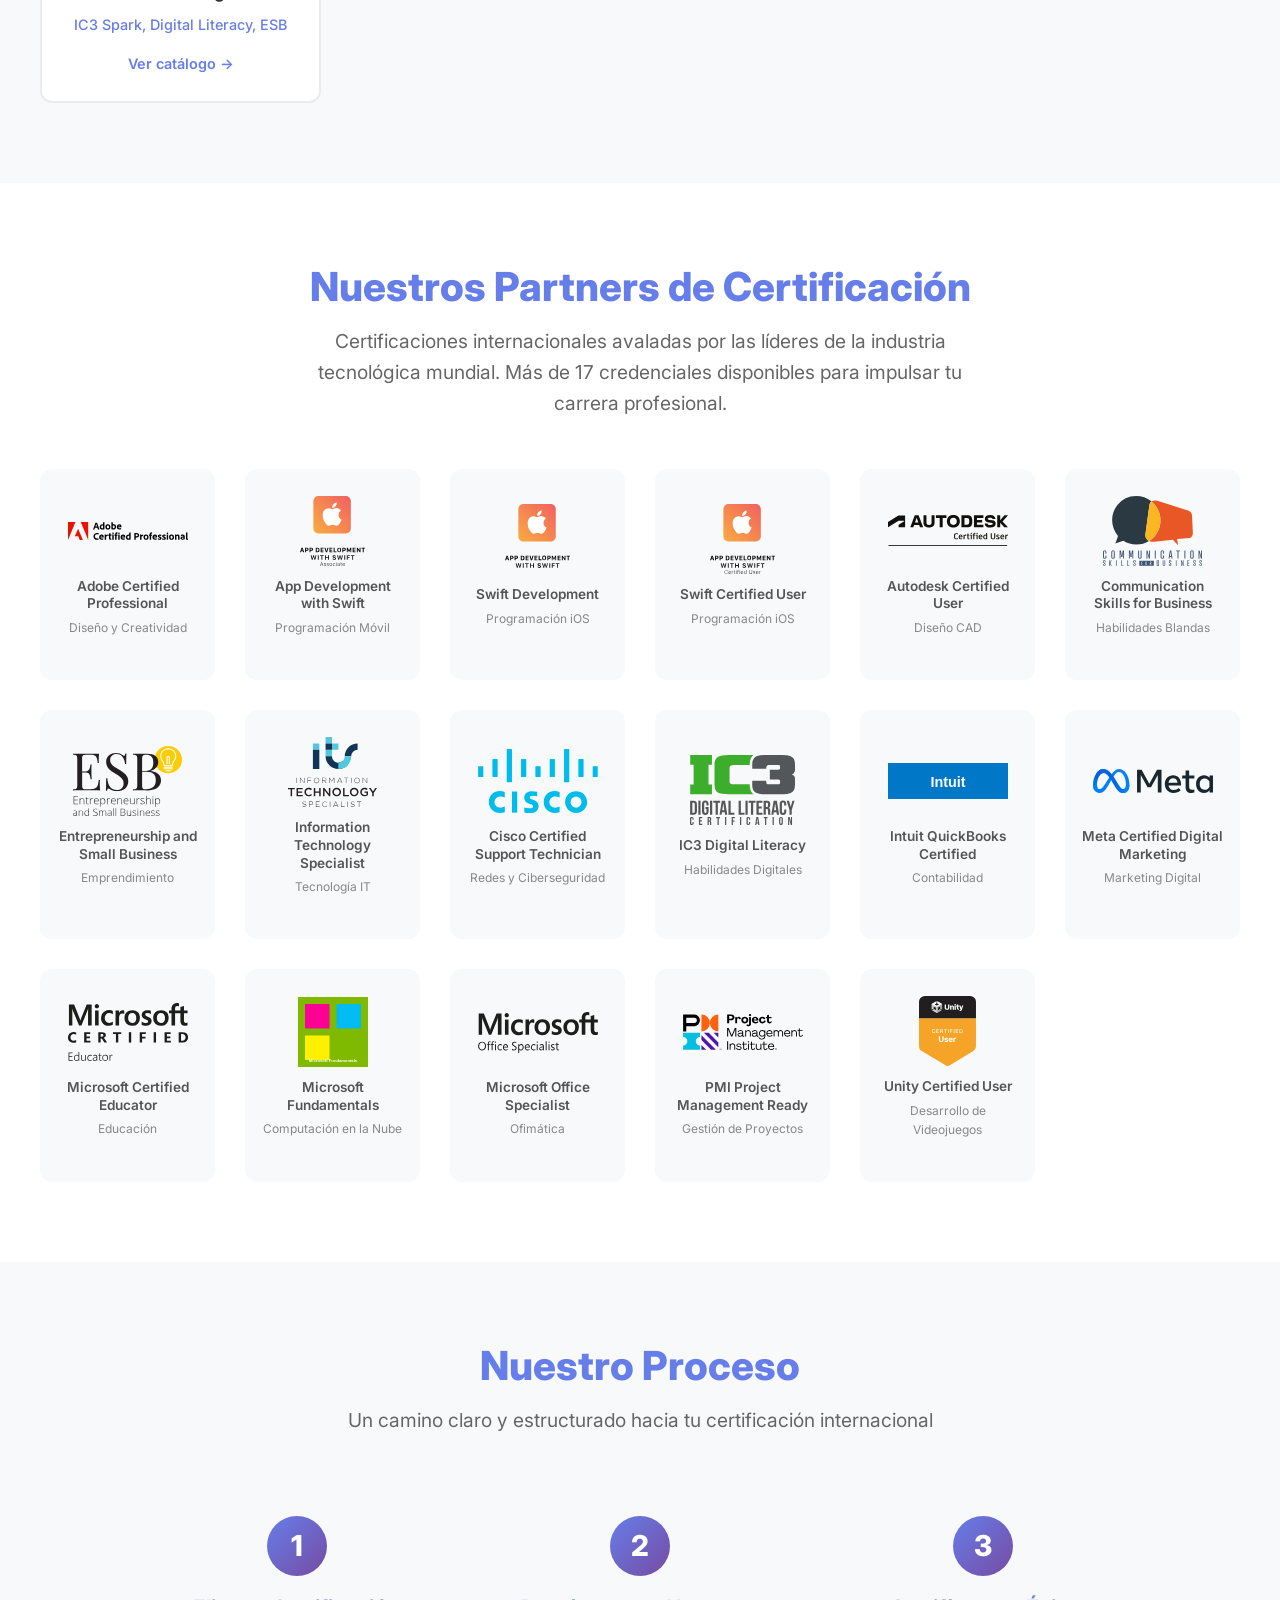
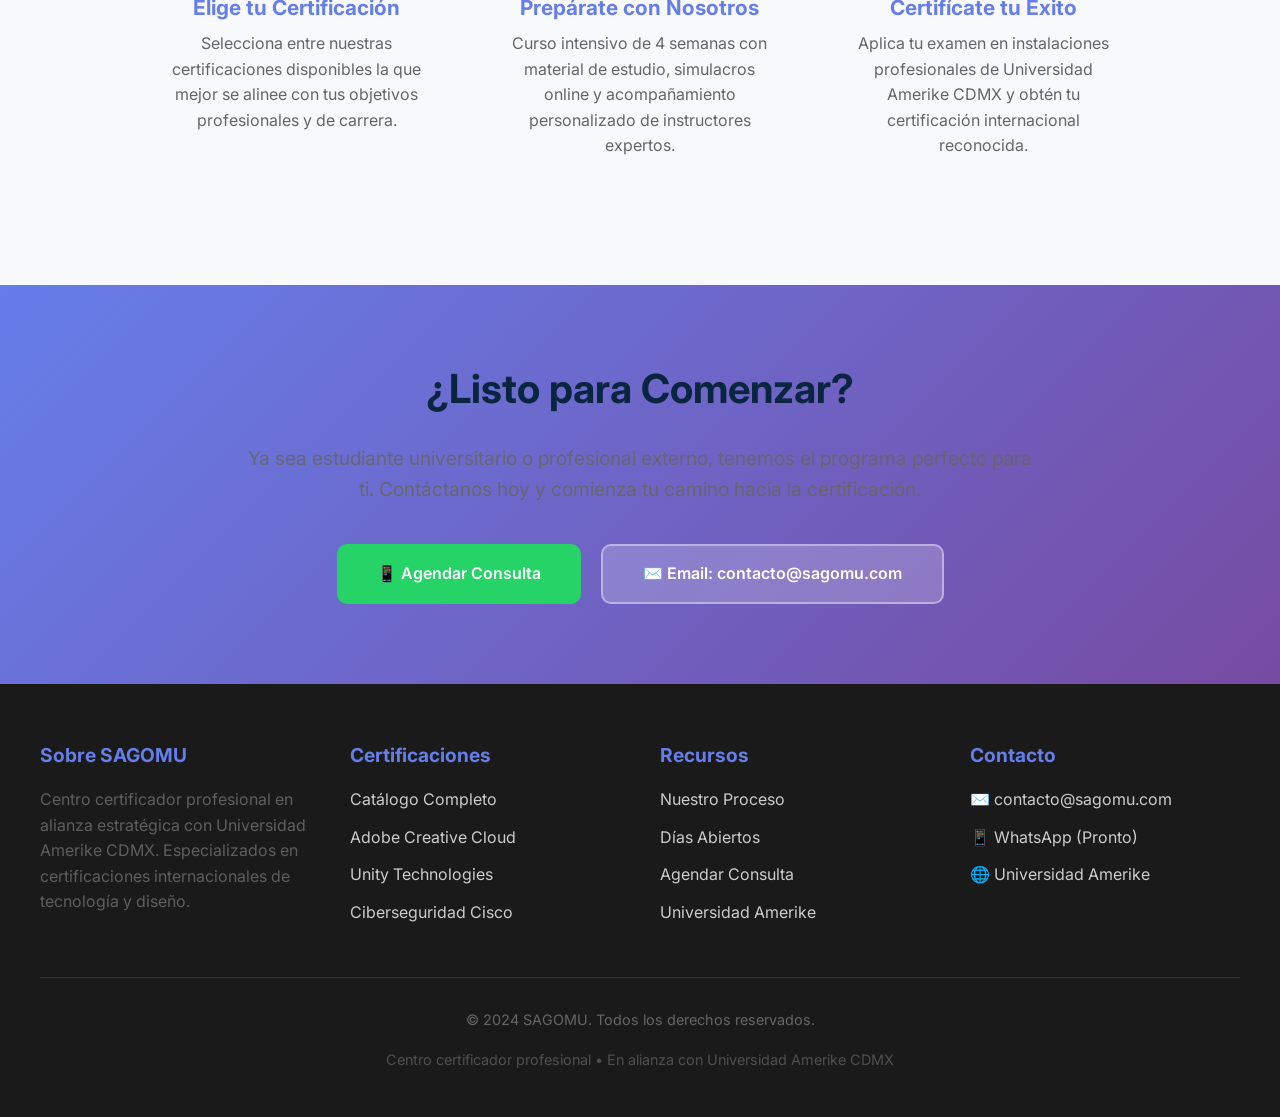
==== commit d95a830e: "Ajustada visualización de logos en Partners Section - Control de ancho máximo: max-width 120px para " ====
--- a/index.html
+++ b/index.html
@@ -426,16 +426,18 @@
         }
 
         .partner-logo-img {
-            width: auto;
-            height: 80px;
+            width: 100%;
+            max-width: 120px;
+            height: 70px;
             object-fit: contain;
-            margin-bottom: 15px;
+            margin-bottom: 12px;
             filter: grayscale(0%);
             transition: all 0.3s ease;
+            display: block;
         }
 
         .partner-logo-item:hover .partner-logo-img {
-            transform: scale(1.1);
+            transform: scale(1.05);
         }
 
         .partner-name {
